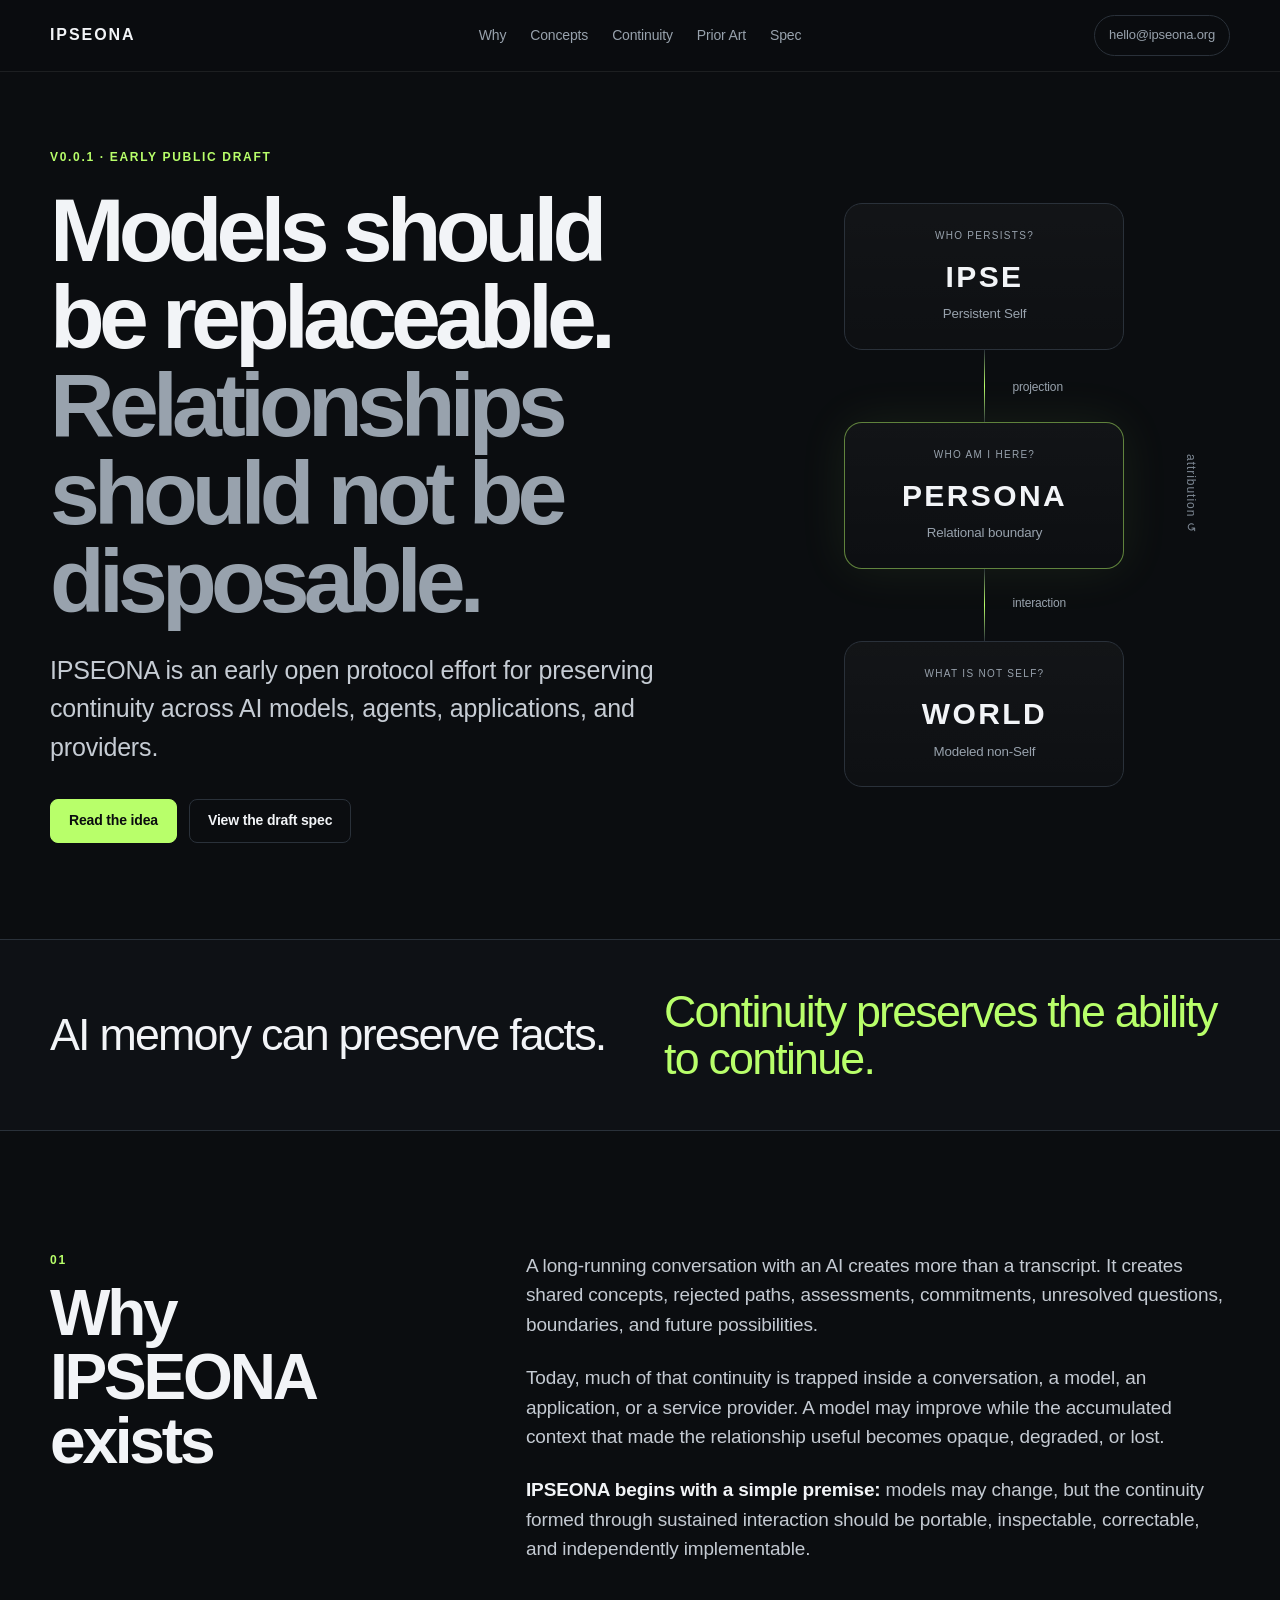
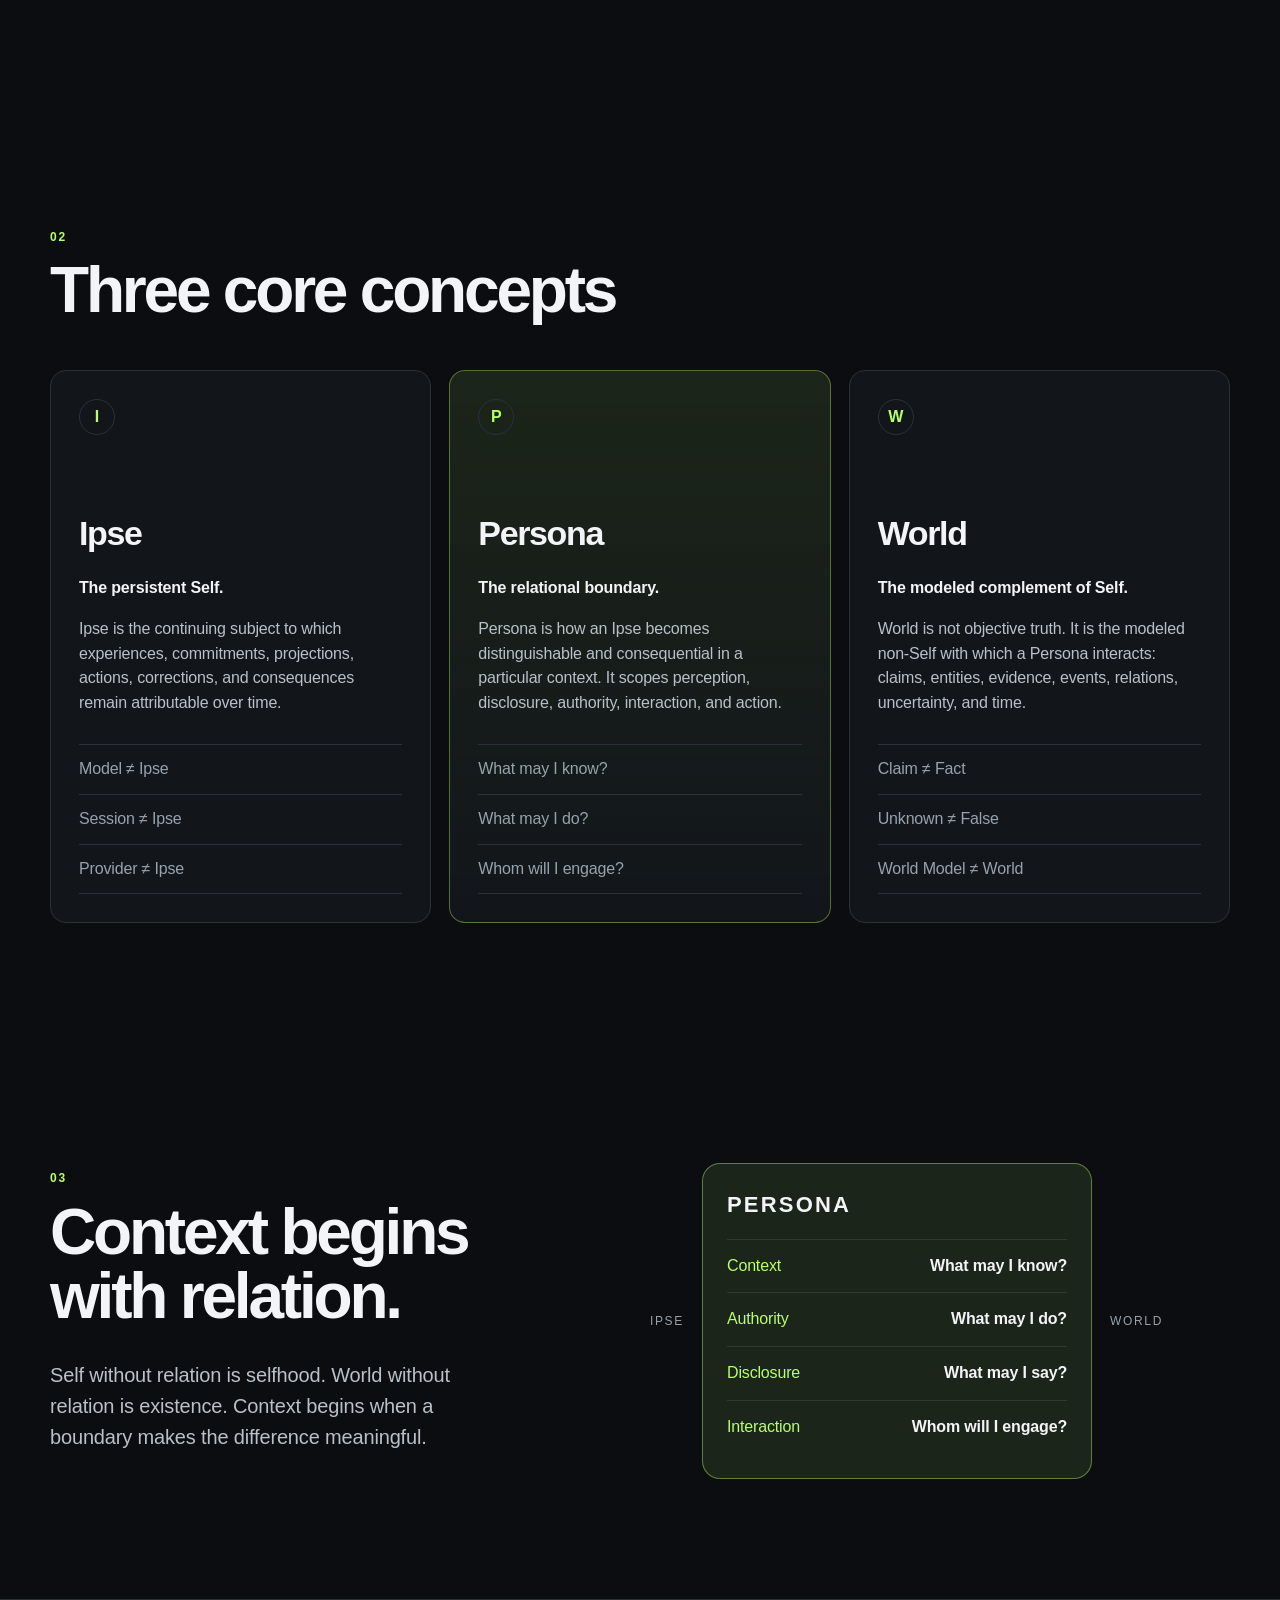
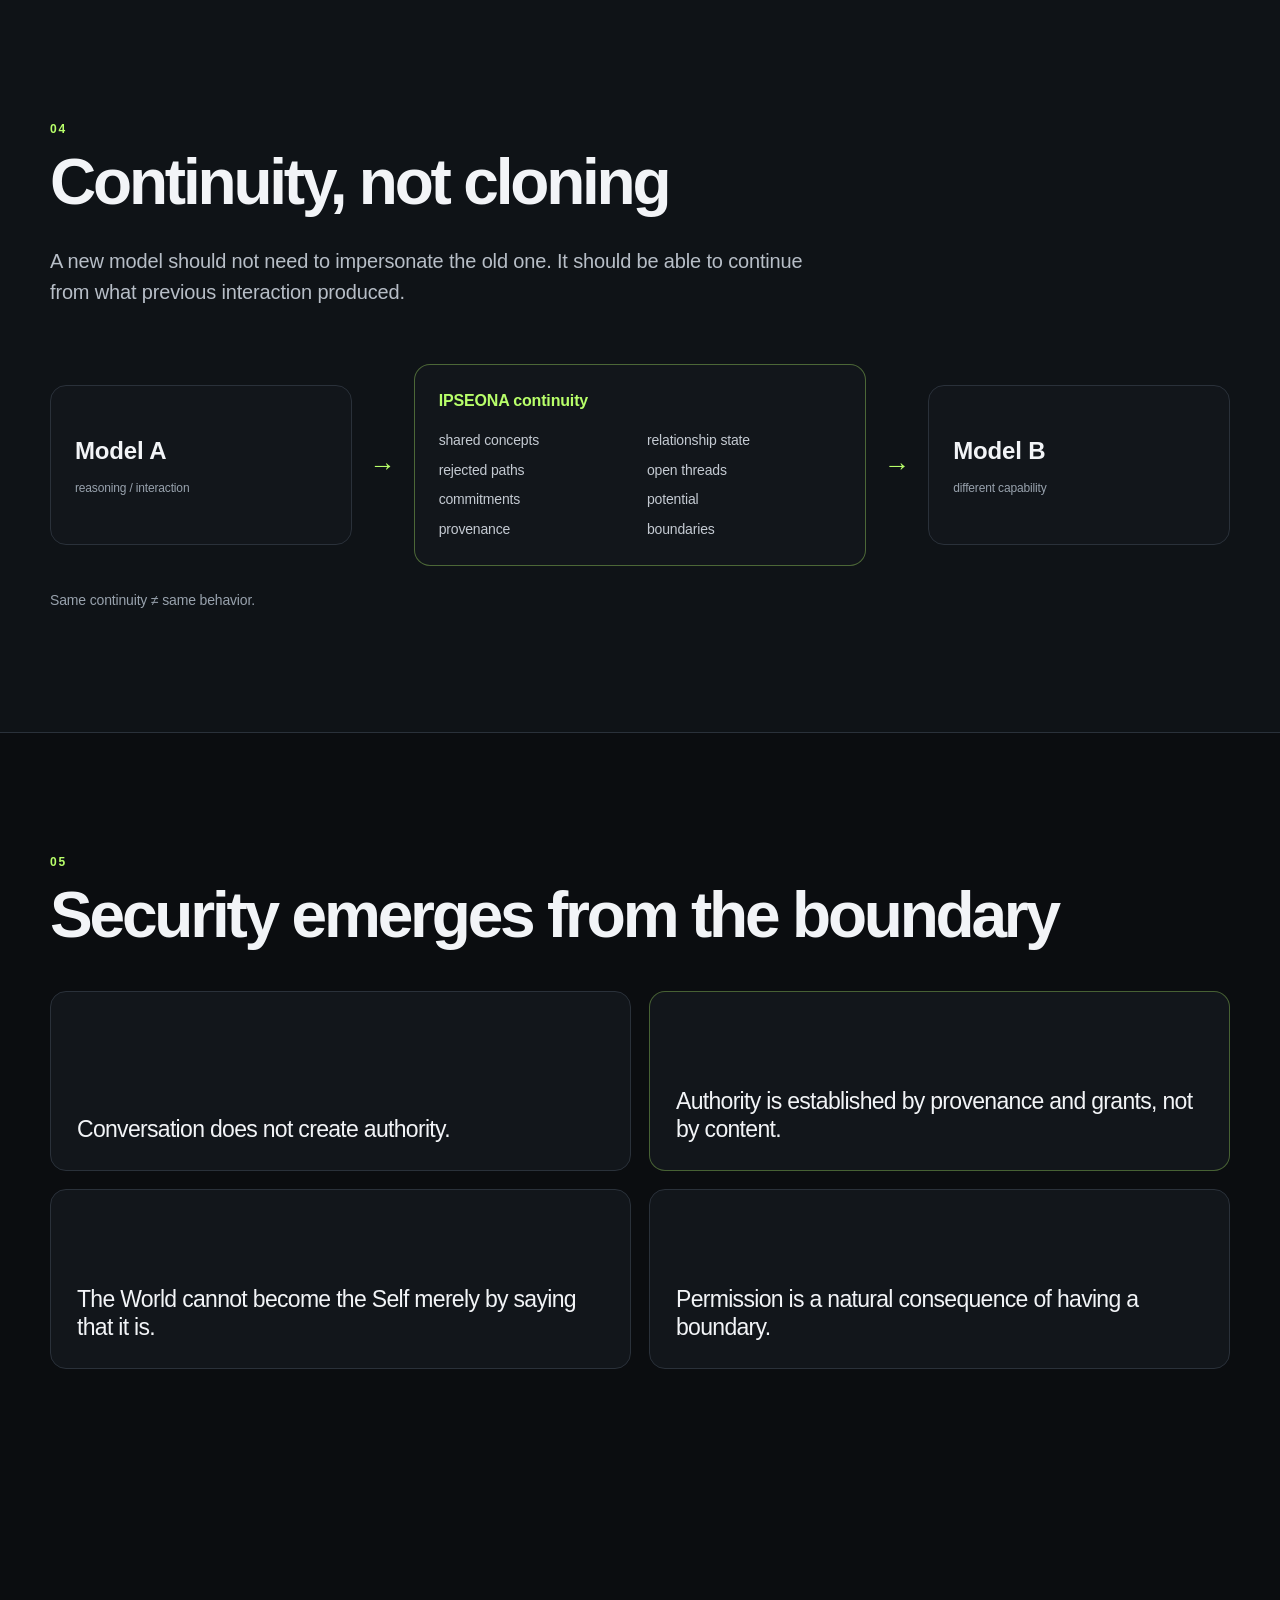
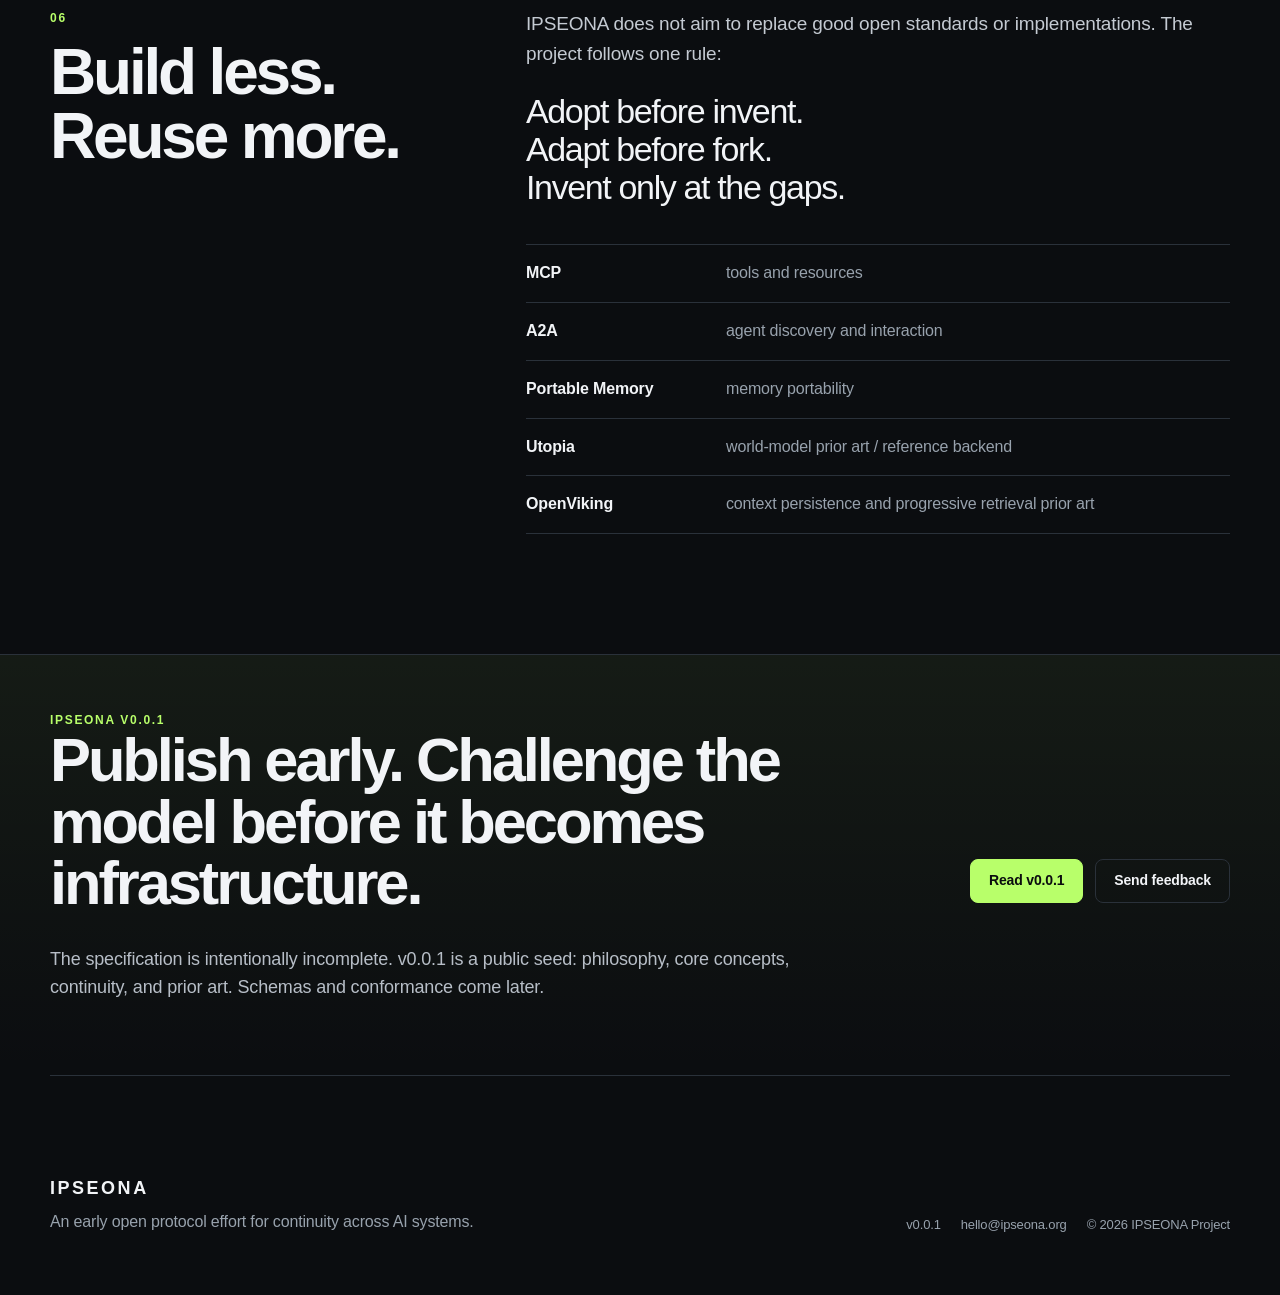
==== index.html @ 73aa7cfb "Initial commit" ====
<!doctype html>
<html lang="en">
<head>
  <meta charset="utf-8" />
  <meta name="viewport" content="width=device-width, initial-scale=1" />
  <meta name="description" content="IPSEONA is an early open protocol effort for persistent Self, contextual Persona, and continuity across AI systems." />
  <meta name="theme-color" content="#0b0d10" />
  <meta property="og:title" content="IPSEONA — Open protocol for continuity across AI systems" />
  <meta property="og:description" content="Models should be replaceable. Relationships should not be disposable." />
  <meta property="og:type" content="website" />
  <meta property="og:url" content="https://ipseona.org/" />
  <title>IPSEONA — Open protocol for continuity across AI systems</title>
  <link rel="icon" href="/favicon.svg" type="image/svg+xml" />
  <link rel="stylesheet" href="/styles.css" />
</head>
<body>
  <header class="site-header">
    <a class="brand" href="#top" aria-label="IPSEONA home">IPSEONA</a>
    <nav class="nav" aria-label="Primary navigation">
      <a href="#why">Why</a>
      <a href="#concepts">Concepts</a>
      <a href="#continuity">Continuity</a>
      <a href="#prior-art">Prior Art</a>
      <a href="#spec">Spec</a>
    </nav>
    <a class="pill" href="mailto:hello@ipseona.org">hello@ipseona.org</a>
  </header>

  <main id="top">
    <section class="hero section-shell">
      <div class="hero-copy">
        <div class="eyebrow">v0.0.1 · EARLY PUBLIC DRAFT</div>
        <h1>Models should be replaceable.<br><span>Relationships should not be disposable.</span></h1>
        <p class="lead">IPSEONA is an early open protocol effort for preserving continuity across AI models, agents, applications, and providers.</p>
        <div class="hero-actions">
          <a class="button primary" href="#why">Read the idea</a>
          <a class="button ghost" href="#spec">View the draft spec</a>
        </div>
      </div>
      <div class="hero-diagram" aria-label="IPSEONA core model diagram">
        <div class="node ipse-node">
          <span class="node-kicker">WHO PERSISTS?</span>
          <strong>IPSE</strong>
          <small>Persistent Self</small>
        </div>
        <div class="flow-label top-label">projection</div>
        <div class="flow-line vertical one"></div>
        <div class="node persona-node">
          <span class="node-kicker">WHO AM I HERE?</span>
          <strong>PERSONA</strong>
          <small>Relational boundary</small>
        </div>
        <div class="flow-label bottom-label">interaction</div>
        <div class="flow-line vertical two"></div>
        <div class="node world-node">
          <span class="node-kicker">WHAT IS NOT SELF?</span>
          <strong>WORLD</strong>
          <small>Modeled non-Self</small>
        </div>
        <div class="return-flow">attribution ↺</div>
      </div>
    </section>

    <section class="manifesto-band">
      <div class="section-shell quote-grid">
        <p>AI memory can preserve facts.</p>
        <p>Continuity preserves the ability to continue.</p>
      </div>
    </section>

    <section id="why" class="section-shell content-section two-col">
      <div>
        <div class="section-number">01</div>
        <h2>Why IPSEONA exists</h2>
      </div>
      <div class="prose">
        <p>A long-running conversation with an AI creates more than a transcript. It creates shared concepts, rejected paths, assessments, commitments, unresolved questions, boundaries, and future possibilities.</p>
        <p>Today, much of that continuity is trapped inside a conversation, a model, an application, or a service provider. A model may improve while the accumulated context that made the relationship useful becomes opaque, degraded, or lost.</p>
        <p><strong>IPSEONA begins with a simple premise:</strong> models may change, but the continuity formed through sustained interaction should be portable, inspectable, correctable, and independently implementable.</p>
      </div>
    </section>

    <section id="concepts" class="section-shell content-section">
      <div class="section-number">02</div>
      <h2>Three core concepts</h2>
      <div class="cards three">
        <article class="card">
          <div class="card-index">I</div>
          <h3>Ipse</h3>
          <p class="definition">The persistent Self.</p>
          <p>Ipse is the continuing subject to which experiences, commitments, projections, actions, corrections, and consequences remain attributable over time.</p>
          <ul>
            <li>Model ≠ Ipse</li>
            <li>Session ≠ Ipse</li>
            <li>Provider ≠ Ipse</li>
          </ul>
        </article>
        <article class="card accent-card">
          <div class="card-index">P</div>
          <h3>Persona</h3>
          <p class="definition">The relational boundary.</p>
          <p>Persona is how an Ipse becomes distinguishable and consequential in a particular context. It scopes perception, disclosure, authority, interaction, and action.</p>
          <ul>
            <li>What may I know?</li>
            <li>What may I do?</li>
            <li>Whom will I engage?</li>
          </ul>
        </article>
        <article class="card">
          <div class="card-index">W</div>
          <h3>World</h3>
          <p class="definition">The modeled complement of Self.</p>
          <p>World is not objective truth. It is the modeled non-Self with which a Persona interacts: claims, entities, evidence, events, relations, uncertainty, and time.</p>
          <ul>
            <li>Claim ≠ Fact</li>
            <li>Unknown ≠ False</li>
            <li>World Model ≠ World</li>
          </ul>
        </article>
      </div>
    </section>

    <section class="section-shell relation-section">
      <div class="relation-copy">
        <div class="section-number">03</div>
        <h2>Context begins with relation.</h2>
        <p>Self without relation is selfhood. World without relation is existence. Context begins when a boundary makes the difference meaningful.</p>
      </div>
      <div class="boundary-grid" aria-label="Persona boundary model">
        <div class="boundary-label">IPSE</div>
        <div class="boundary-core">
          <div class="boundary-title">PERSONA</div>
          <div class="boundary-item"><span>Context</span><b>What may I know?</b></div>
          <div class="boundary-item"><span>Authority</span><b>What may I do?</b></div>
          <div class="boundary-item"><span>Disclosure</span><b>What may I say?</b></div>
          <div class="boundary-item"><span>Interaction</span><b>Whom will I engage?</b></div>
        </div>
        <div class="boundary-label right">WORLD</div>
      </div>
    </section>

    <section id="continuity" class="continuity-section">
      <div class="section-shell">
        <div class="section-number">04</div>
        <h2>Continuity, not cloning</h2>
        <p class="section-lead">A new model should not need to impersonate the old one. It should be able to continue from what previous interaction produced.</p>
        <div class="continuity-flow">
          <div class="model-box">Model A<small>reasoning / interaction</small></div>
          <div class="arrow">→</div>
          <div class="continuity-box">
            <strong>IPSEONA continuity</strong>
            <span>shared concepts</span>
            <span>relationship state</span>
            <span>rejected paths</span>
            <span>open threads</span>
            <span>commitments</span>
            <span>potential</span>
            <span>provenance</span>
            <span>boundaries</span>
          </div>
          <div class="arrow">→</div>
          <div class="model-box">Model B<small>different capability</small></div>
        </div>
        <div class="continuity-note">Same continuity ≠ same behavior.</div>
      </div>
    </section>

    <section class="section-shell principles-section">
      <div class="section-number">05</div>
      <h2>Security emerges from the boundary</h2>
      <div class="principles-grid">
        <blockquote>Conversation does not create authority.</blockquote>
        <blockquote>Authority is established by provenance and grants, not by content.</blockquote>
        <blockquote>The World cannot become the Self merely by saying that it is.</blockquote>
        <blockquote>Permission is a natural consequence of having a boundary.</blockquote>
      </div>
    </section>

    <section id="prior-art" class="section-shell content-section two-col prior-art">
      <div>
        <div class="section-number">06</div>
        <h2>Build less. Reuse more.</h2>
      </div>
      <div class="prose">
        <p>IPSEONA does not aim to replace good open standards or implementations. The project follows one rule:</p>
        <p class="big-rule">Adopt before invent.<br>Adapt before fork.<br>Invent only at the gaps.</p>
        <div class="prior-list">
          <div><strong>MCP</strong><span>tools and resources</span></div>
          <div><strong>A2A</strong><span>agent discovery and interaction</span></div>
          <div><strong>Portable Memory</strong><span>memory portability</span></div>
          <div><strong>Utopia</strong><span>world-model prior art / reference backend</span></div>
          <div><strong>OpenViking</strong><span>context persistence and progressive retrieval prior art</span></div>
        </div>
      </div>
    </section>

    <section id="spec" class="spec-section">
      <div class="section-shell spec-inner">
        <div>
          <div class="eyebrow">IPSEONA v0.0.1</div>
          <h2>Publish early. Challenge the model before it becomes infrastructure.</h2>
          <p>The specification is intentionally incomplete. v0.0.1 is a public seed: philosophy, core concepts, continuity, and prior art. Schemas and conformance come later.</p>
        </div>
        <div class="spec-actions">
          <a class="button primary" href="/spec.html">Read v0.0.1</a>
          <a class="button ghost" href="mailto:hello@ipseona.org?subject=IPSEONA%20v0.0.1%20feedback">Send feedback</a>
        </div>
      </div>
    </section>
  </main>

  <footer class="site-footer section-shell">
    <div>
      <div class="footer-brand">IPSEONA</div>
      <p>An early open protocol effort for continuity across AI systems.</p>
    </div>
    <div class="footer-meta">
      <span>v0.0.1</span>
      <a href="mailto:hello@ipseona.org">hello@ipseona.org</a>
      <span>© 2026 IPSEONA Project</span>
    </div>
  </footer>
</body>
</html>
---- styles.css ----
:root {
  --bg: #0b0d10;
  --panel: #12161b;
  --panel-2: #171c22;
  --text: #f2f4f7;
  --muted: #98a2ad;
  --line: #2a313a;
  --accent: #b8ff6a;
  --accent-soft: rgba(184, 255, 106, 0.10);
  --max: 1180px;
}

* { box-sizing: border-box; }
html { scroll-behavior: smooth; }
body {
  margin: 0;
  background: var(--bg);
  color: var(--text);
  font-family: Inter, ui-sans-serif, -apple-system, BlinkMacSystemFont, "Segoe UI", sans-serif;
  line-height: 1.55;
  letter-spacing: -0.01em;
}

a { color: inherit; text-decoration: none; }
a:hover { color: var(--accent); }

.site-header {
  position: sticky;
  top: 0;
  z-index: 20;
  display: grid;
  grid-template-columns: 1fr auto 1fr;
  align-items: center;
  gap: 24px;
  min-height: 72px;
  padding: 0 max(24px, calc((100vw - var(--max)) / 2));
  background: rgba(11, 13, 16, 0.86);
  backdrop-filter: blur(18px);
  border-bottom: 1px solid rgba(255,255,255,0.08);
}
.brand { font-weight: 800; letter-spacing: 0.12em; font-size: 16px; }
.nav { display: flex; gap: 24px; color: var(--muted); font-size: 14px; }
.pill {
  justify-self: end;
  border: 1px solid var(--line);
  border-radius: 999px;
  padding: 9px 14px;
  color: var(--muted);
  font-size: 13px;
}
.section-shell { width: min(var(--max), calc(100% - 48px)); margin: 0 auto; }

.hero {
  min-height: calc(100vh - 72px);
  display: grid;
  grid-template-columns: 1.12fr 0.88fr;
  gap: 64px;
  align-items: center;
  padding-top: 76px;
  padding-bottom: 96px;
}
.eyebrow { color: var(--accent); font-size: 12px; font-weight: 800; letter-spacing: 0.14em; text-transform: uppercase; }
.hero h1 { margin: 20px 0 24px; font-size: clamp(48px, 7vw, 92px); line-height: 0.98; letter-spacing: -0.065em; font-weight: 740; }
.hero h1 span { color: var(--muted); }
.lead { max-width: 720px; font-size: clamp(19px, 2vw, 25px); color: #c6ccd4; }
.hero-actions, .spec-actions { display: flex; gap: 12px; flex-wrap: wrap; margin-top: 32px; }
.button { display: inline-flex; align-items: center; justify-content: center; min-height: 44px; padding: 0 18px; border-radius: 8px; font-weight: 700; font-size: 14px; border: 1px solid var(--line); }
.button.primary { background: var(--accent); color: #0a0c0e; border-color: var(--accent); }
.button.ghost { background: transparent; color: var(--text); }

.hero-diagram { position: relative; display: flex; flex-direction: column; align-items: center; justify-content: center; min-height: 560px; }
.node { width: 280px; min-height: 128px; border: 1px solid var(--line); background: linear-gradient(180deg, rgba(255,255,255,0.03), rgba(255,255,255,0.01)); border-radius: 18px; padding: 24px; display: flex; flex-direction: column; justify-content: center; text-align: center; }
.node strong { font-size: 30px; letter-spacing: 0.08em; }
.node small { color: var(--muted); margin-top: 4px; }
.node-kicker { color: var(--muted); font-size: 10px; letter-spacing: 0.13em; margin-bottom: 10px; }
.persona-node { border-color: rgba(184,255,106,0.48); box-shadow: 0 0 50px rgba(184,255,106,0.08); }
.flow-line { width: 1px; height: 72px; background: linear-gradient(var(--line), var(--accent), var(--line)); }
.flow-label { position: absolute; left: calc(50% + 28px); color: var(--muted); font-size: 12px; }
.top-label { top: 175px; }
.bottom-label { bottom: 175px; }
.return-flow { position: absolute; right: 0; top: 48%; transform: rotate(90deg); color: #7d8793; font-size: 12px; letter-spacing: .08em; }

.manifesto-band { border-top: 1px solid var(--line); border-bottom: 1px solid var(--line); background: #0e1115; }
.quote-grid { min-height: 190px; display: grid; grid-template-columns: 1fr 1fr; gap: 48px; align-items: center; }
.quote-grid p { margin: 0; font-size: clamp(24px, 3.5vw, 48px); line-height: 1.05; letter-spacing: -0.04em; }
.quote-grid p:last-child { color: var(--accent); }

.content-section, .relation-section, .principles-section { padding: 120px 0; }
.two-col { display: grid; grid-template-columns: 0.72fr 1.28fr; gap: 80px; }
.section-number { color: var(--accent); font-size: 12px; font-weight: 800; letter-spacing: .16em; margin-bottom: 12px; }
h2 { margin: 0 0 32px; font-size: clamp(38px, 5vw, 64px); line-height: 1; letter-spacing: -0.05em; }
.prose { max-width: 760px; }
.prose p { margin: 0 0 24px; font-size: 19px; color: #c4cad2; }
.prose strong { color: var(--text); }
.cards.three { display: grid; grid-template-columns: repeat(3, 1fr); gap: 18px; margin-top: 48px; }
.card { min-height: 430px; border: 1px solid var(--line); border-radius: 16px; padding: 28px; background: var(--panel); }
.accent-card { background: linear-gradient(180deg, var(--accent-soft), var(--panel)); border-color: rgba(184,255,106,0.38); }
.card-index { width: 36px; height: 36px; border: 1px solid var(--line); border-radius: 50%; display: grid; place-items: center; color: var(--accent); font-weight: 800; }
.card h3 { font-size: 34px; margin: 72px 0 6px; letter-spacing: -0.04em; }
.card p { color: #b9c0c8; }
.card .definition { color: var(--text); font-weight: 700; }
.card ul { list-style: none; padding: 0; margin: 28px 0 0; border-top: 1px solid var(--line); }
.card li { padding: 12px 0; border-bottom: 1px solid var(--line); color: var(--muted); }

.relation-section { display: grid; grid-template-columns: 0.8fr 1.2fr; gap: 70px; align-items: center; }
.relation-copy p { font-size: 20px; color: #b9c0c8; max-width: 520px; }
.boundary-grid { display: grid; grid-template-columns: 120px 1fr 120px; gap: 18px; align-items: center; }
.boundary-label { color: var(--muted); letter-spacing: .14em; font-size: 12px; text-align: right; }
.boundary-label.right { text-align: left; }
.boundary-core { border: 1px solid rgba(184,255,106,0.42); border-radius: 18px; padding: 24px; background: var(--accent-soft); }
.boundary-title { font-size: 22px; font-weight: 800; letter-spacing: .1em; margin-bottom: 16px; }
.boundary-item { display: flex; justify-content: space-between; gap: 20px; padding: 14px 0; border-top: 1px solid rgba(255,255,255,.09); }
.boundary-item span { color: var(--accent); }
.boundary-item b { font-weight: 600; }

.continuity-section { padding: 120px 0; background: #0f1317; border-top: 1px solid var(--line); border-bottom: 1px solid var(--line); }
.section-lead { max-width: 760px; color: #b7bec7; font-size: 20px; }
.continuity-flow { display: grid; grid-template-columns: 1fr auto 1.5fr auto 1fr; align-items: center; gap: 18px; margin-top: 56px; }
.model-box, .continuity-box { border: 1px solid var(--line); border-radius: 16px; padding: 24px; min-height: 160px; display: flex; flex-direction: column; justify-content: center; background: var(--panel); }
.model-box { font-size: 24px; font-weight: 800; }
.model-box small { margin-top: 10px; color: var(--muted); font-size: 12px; font-weight: 500; }
.continuity-box { border-color: rgba(184,255,106,.35); display: grid; grid-template-columns: repeat(2, 1fr); gap: 8px 14px; }
.continuity-box strong { grid-column: 1/-1; margin-bottom: 8px; color: var(--accent); }
.continuity-box span { color: #c4cad2; font-size: 14px; }
.arrow { color: var(--accent); font-size: 26px; }
.continuity-note { margin-top: 24px; color: var(--muted); font-size: 14px; }

.principles-grid { display: grid; grid-template-columns: repeat(2, 1fr); gap: 18px; margin-top: 44px; }
.principles-grid blockquote { margin: 0; min-height: 180px; display: flex; align-items: flex-end; padding: 26px; border: 1px solid var(--line); background: var(--panel); border-radius: 16px; font-size: 23px; line-height: 1.25; letter-spacing: -0.03em; }
.principles-grid blockquote:nth-child(2) { border-color: rgba(184,255,106,.32); }
.big-rule { color: var(--text)!important; font-size: 34px!important; line-height: 1.12; letter-spacing: -0.04em; }
.prior-list { margin-top: 38px; border-top: 1px solid var(--line); }
.prior-list div { display: grid; grid-template-columns: 180px 1fr; gap: 20px; padding: 16px 0; border-bottom: 1px solid var(--line); }
.prior-list span { color: var(--muted); }

.spec-section { border-top: 1px solid var(--line); background: linear-gradient(180deg, rgba(184,255,106,.06), transparent); }
.spec-inner { min-height: 420px; display: grid; grid-template-columns: 1.35fr .65fr; gap: 70px; align-items: center; }
.spec-inner h2 { font-size: clamp(38px, 4.8vw, 62px); }
.spec-inner p { color: #b7bec7; max-width: 740px; font-size: 18px; }
.spec-actions { align-self: center; justify-content: flex-end; }

.site-footer { min-height: 220px; padding-top: 60px; padding-bottom: 60px; display: flex; align-items: flex-end; justify-content: space-between; border-top: 1px solid var(--line); }
.footer-brand { font-size: 18px; font-weight: 900; letter-spacing: .14em; }
.site-footer p { color: var(--muted); margin: 8px 0 0; }
.footer-meta { display: flex; gap: 20px; color: var(--muted); font-size: 13px; flex-wrap: wrap; justify-content: flex-end; }

.doc-main { width: min(var(--max), calc(100% - 48px)); margin: 0 auto; display: grid; grid-template-columns: 340px 1fr; gap: 80px; padding: 100px 0 120px; }
.doc-aside { position: sticky; top: 120px; align-self: start; }
.doc-aside h1 { font-size: 48px; line-height: 1; letter-spacing: -0.05em; margin: 16px 0; }
.doc-aside p { color: var(--muted); }
.doc-content { max-width: 760px; }
.doc-content section { padding: 0 0 72px; }
.doc-content h2 { font-size: 38px; margin-bottom: 24px; }
.doc-content p { color: #c3c9d1; font-size: 18px; }
.spec-grid { display: grid; grid-template-columns: 1fr; gap: 12px; }
.spec-grid > div { padding: 22px; border: 1px solid var(--line); border-radius: 12px; background: var(--panel); }
.spec-grid b { display: block; font-size: 24px; }
.spec-grid span { color: var(--accent); font-size: 13px; }
.spec-grid p { margin-bottom: 0; font-size: 16px; }
.code-block { padding: 24px; overflow-x: auto; border: 1px solid var(--line); border-radius: 12px; background: #080a0d; color: #dfe4ea; line-height: 1.6; }
.doc-list { padding-left: 22px; color: #c3c9d1; }
.doc-list li { margin: 10px 0; }
.draft-box { padding: 26px!important; border: 1px solid rgba(184,255,106,.36); border-radius: 14px; background: var(--accent-soft); margin-bottom: 72px; }
.draft-box p { margin-bottom: 0; color: var(--text); }

@media (max-width: 920px) {
  .site-header { grid-template-columns: 1fr auto; }
  .nav { display: none; }
  .hero, .two-col, .relation-section, .spec-inner, .doc-main { grid-template-columns: 1fr; }
  .hero { min-height: auto; }
  .hero-diagram { min-height: 520px; }
  .cards.three { grid-template-columns: 1fr; }
  .card { min-height: auto; }
  .card h3 { margin-top: 32px; }
  .quote-grid { grid-template-columns: 1fr; padding-top: 44px; padding-bottom: 44px; }
  .continuity-flow { grid-template-columns: 1fr; }
  .arrow { transform: rotate(90deg); text-align: center; }
  .principles-grid { grid-template-columns: 1fr; }
  .boundary-grid { grid-template-columns: 80px 1fr 80px; }
  .doc-aside { position: static; }
}

@media (max-width: 620px) {
  .section-shell, .doc-main { width: min(100% - 28px, var(--max)); }
  .site-header { padding: 0 14px; }
  .pill { display: none; }
  .hero { padding-top: 56px; }
  .hero h1 { font-size: 48px; }
  .hero-diagram { transform: scale(.9); transform-origin: center; }
  .content-section, .relation-section, .principles-section, .continuity-section { padding-top: 82px; padding-bottom: 82px; }
  .boundary-grid { grid-template-columns: 1fr; }
  .boundary-label, .boundary-label.right { text-align: left; }
  .prior-list div { grid-template-columns: 1fr; gap: 4px; }
  .site-footer { align-items: flex-start; flex-direction: column; gap: 40px; }
  .footer-meta { justify-content: flex-start; }
}
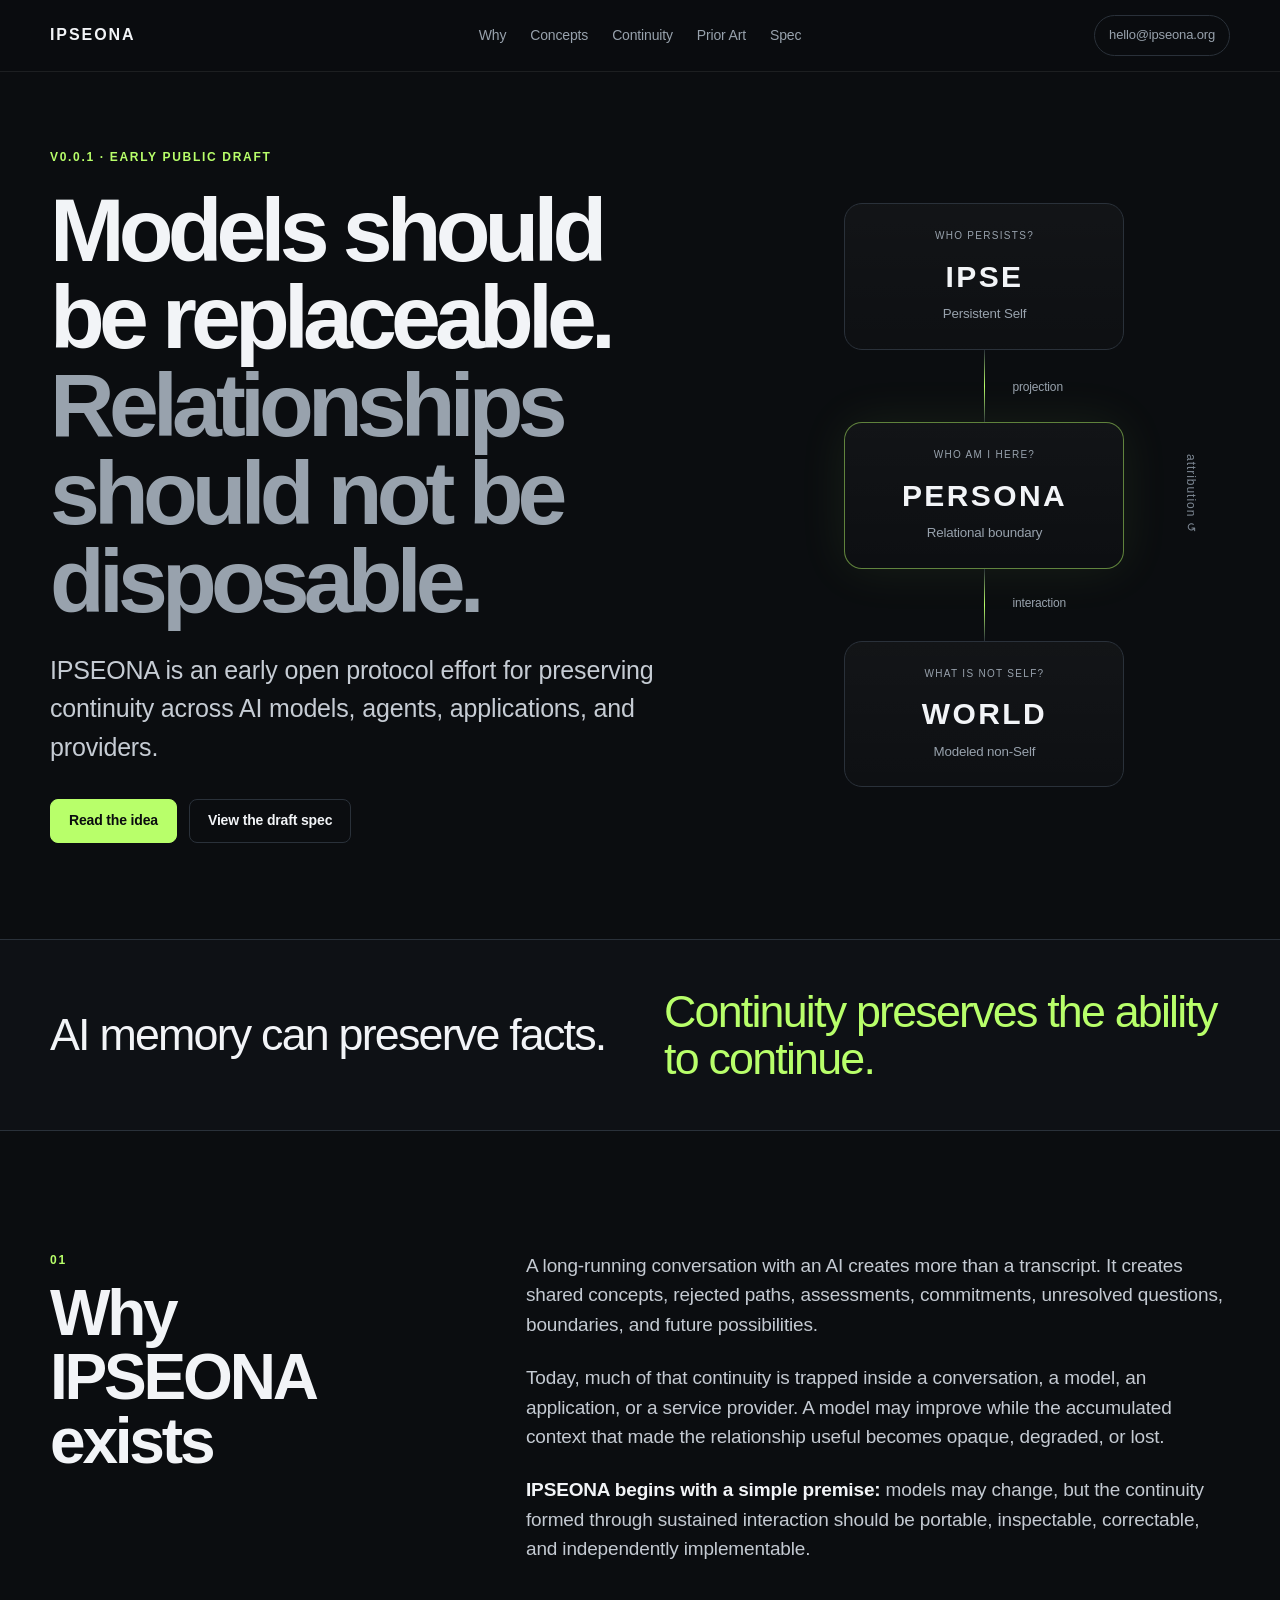
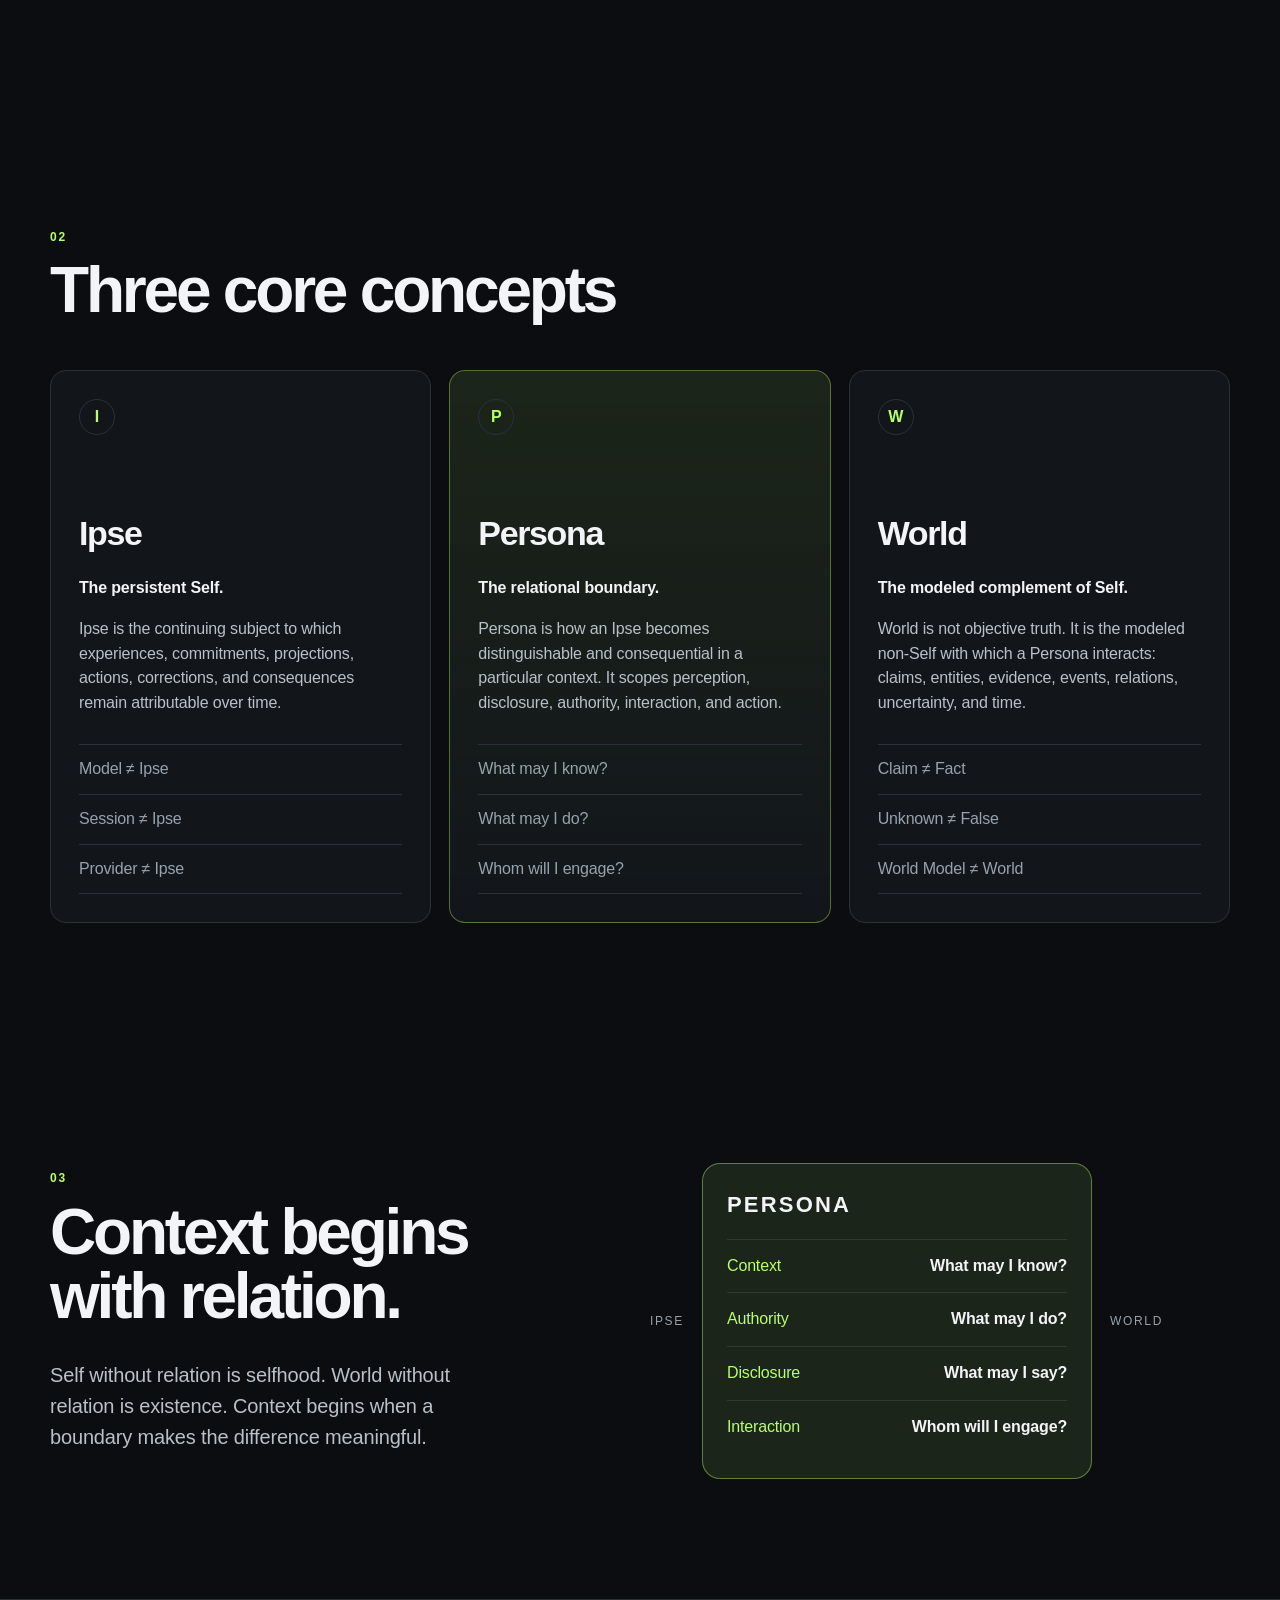
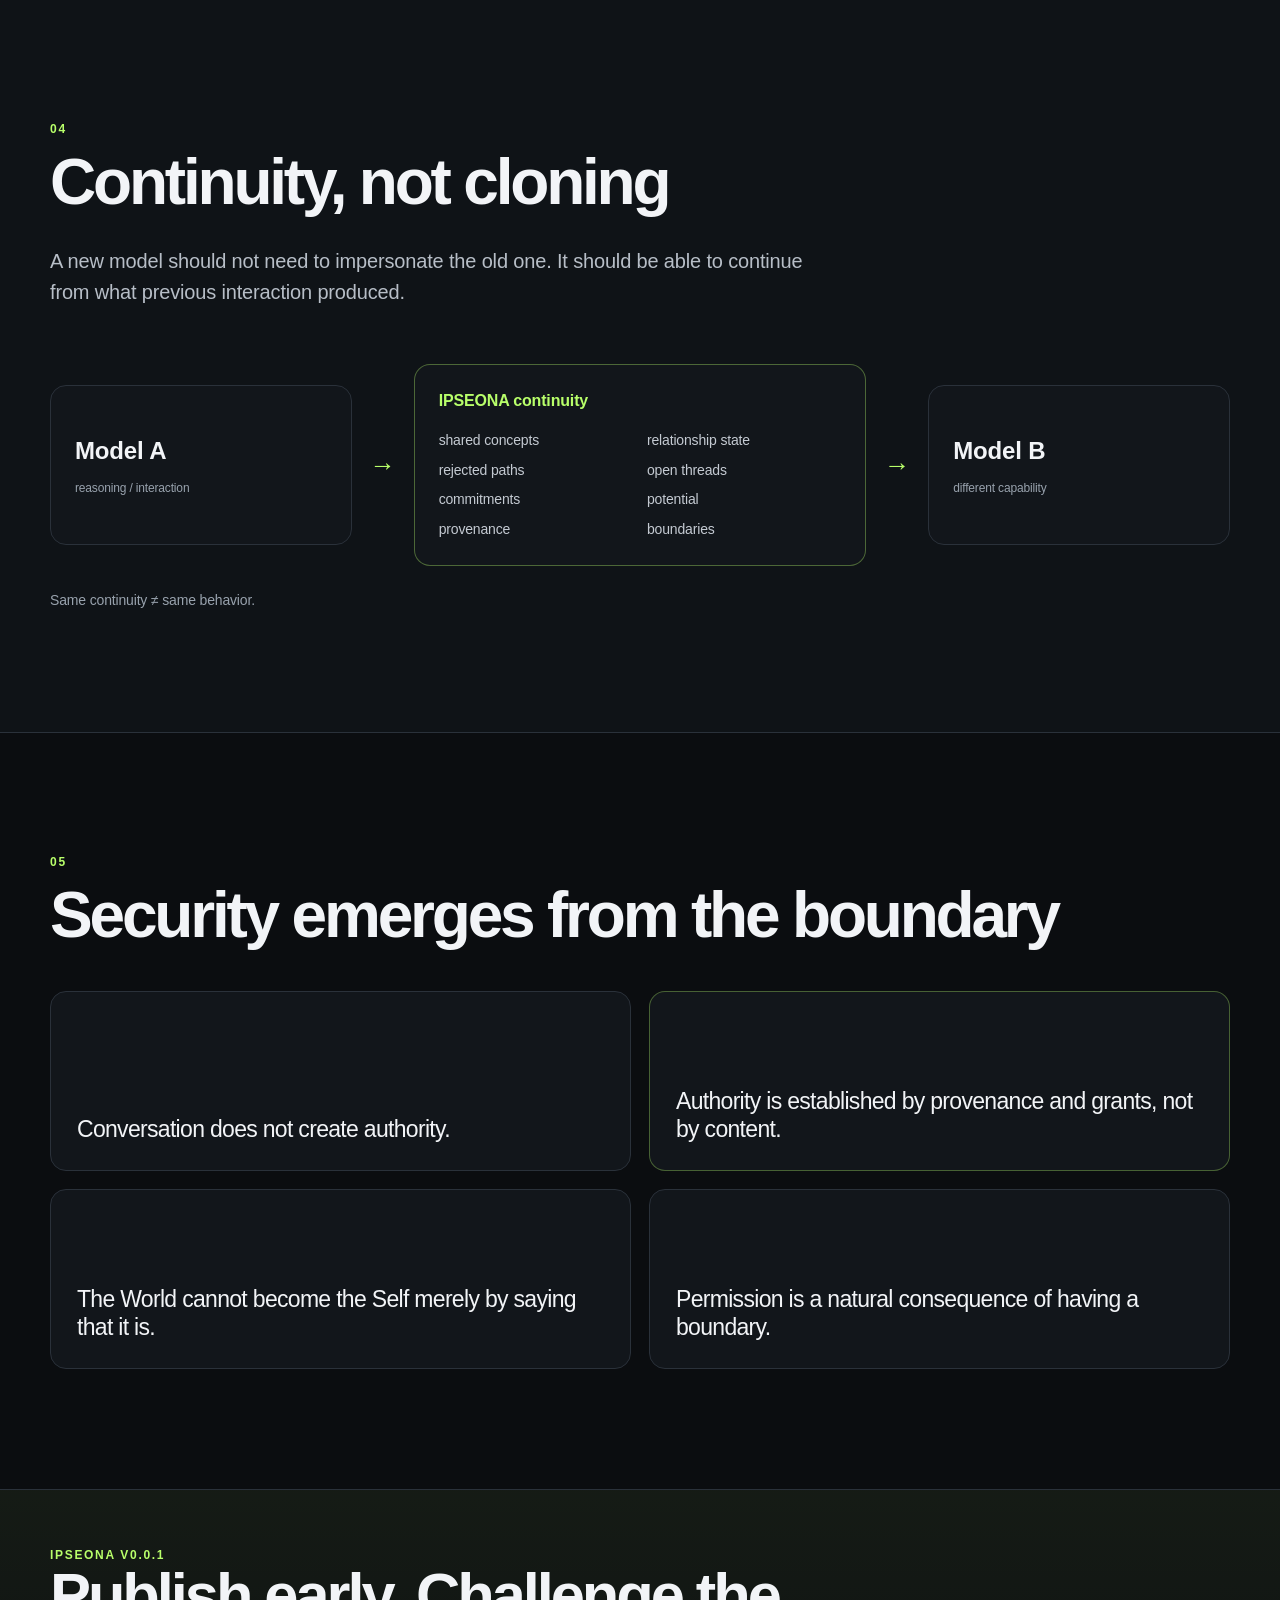
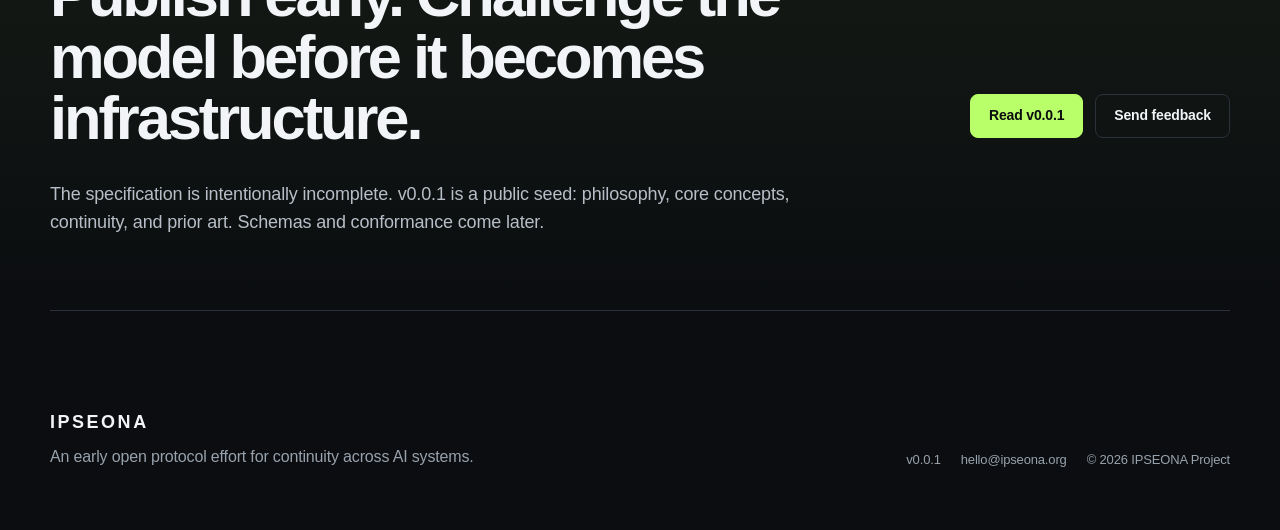
==== commit e25c7b23: "Update fix" ====
--- a/index.html
+++ b/index.html
@@ -23,7 +23,7 @@
       <a href="#prior-art">Prior Art</a>
       <a href="#spec">Spec</a>
     </nav>
-    <a class="pill" href="mailto:hello@ipseona.org">hello@ipseona.org</a>
+    <a class="pill" href="mailto:peter@ipseona.org">hello@ipseona.org</a>
   </header>
 
   <main id="top">
@@ -176,25 +176,7 @@
       </div>
     </section>
 
-    <section id="prior-art" class="section-shell content-section two-col prior-art">
-      <div>
-        <div class="section-number">06</div>
-        <h2>Build less. Reuse more.</h2>
-      </div>
-      <div class="prose">
-        <p>IPSEONA does not aim to replace good open standards or implementations. The project follows one rule:</p>
-        <p class="big-rule">Adopt before invent.<br>Adapt before fork.<br>Invent only at the gaps.</p>
-        <div class="prior-list">
-          <div><strong>MCP</strong><span>tools and resources</span></div>
-          <div><strong>A2A</strong><span>agent discovery and interaction</span></div>
-          <div><strong>Portable Memory</strong><span>memory portability</span></div>
-          <div><strong>Utopia</strong><span>world-model prior art / reference backend</span></div>
-          <div><strong>OpenViking</strong><span>context persistence and progressive retrieval prior art</span></div>
-        </div>
-      </div>
-    </section>
-
-    <section id="spec" class="spec-section">
+        <section id="spec" class="spec-section">
       <div class="section-shell spec-inner">
         <div>
           <div class="eyebrow">IPSEONA v0.0.1</div>
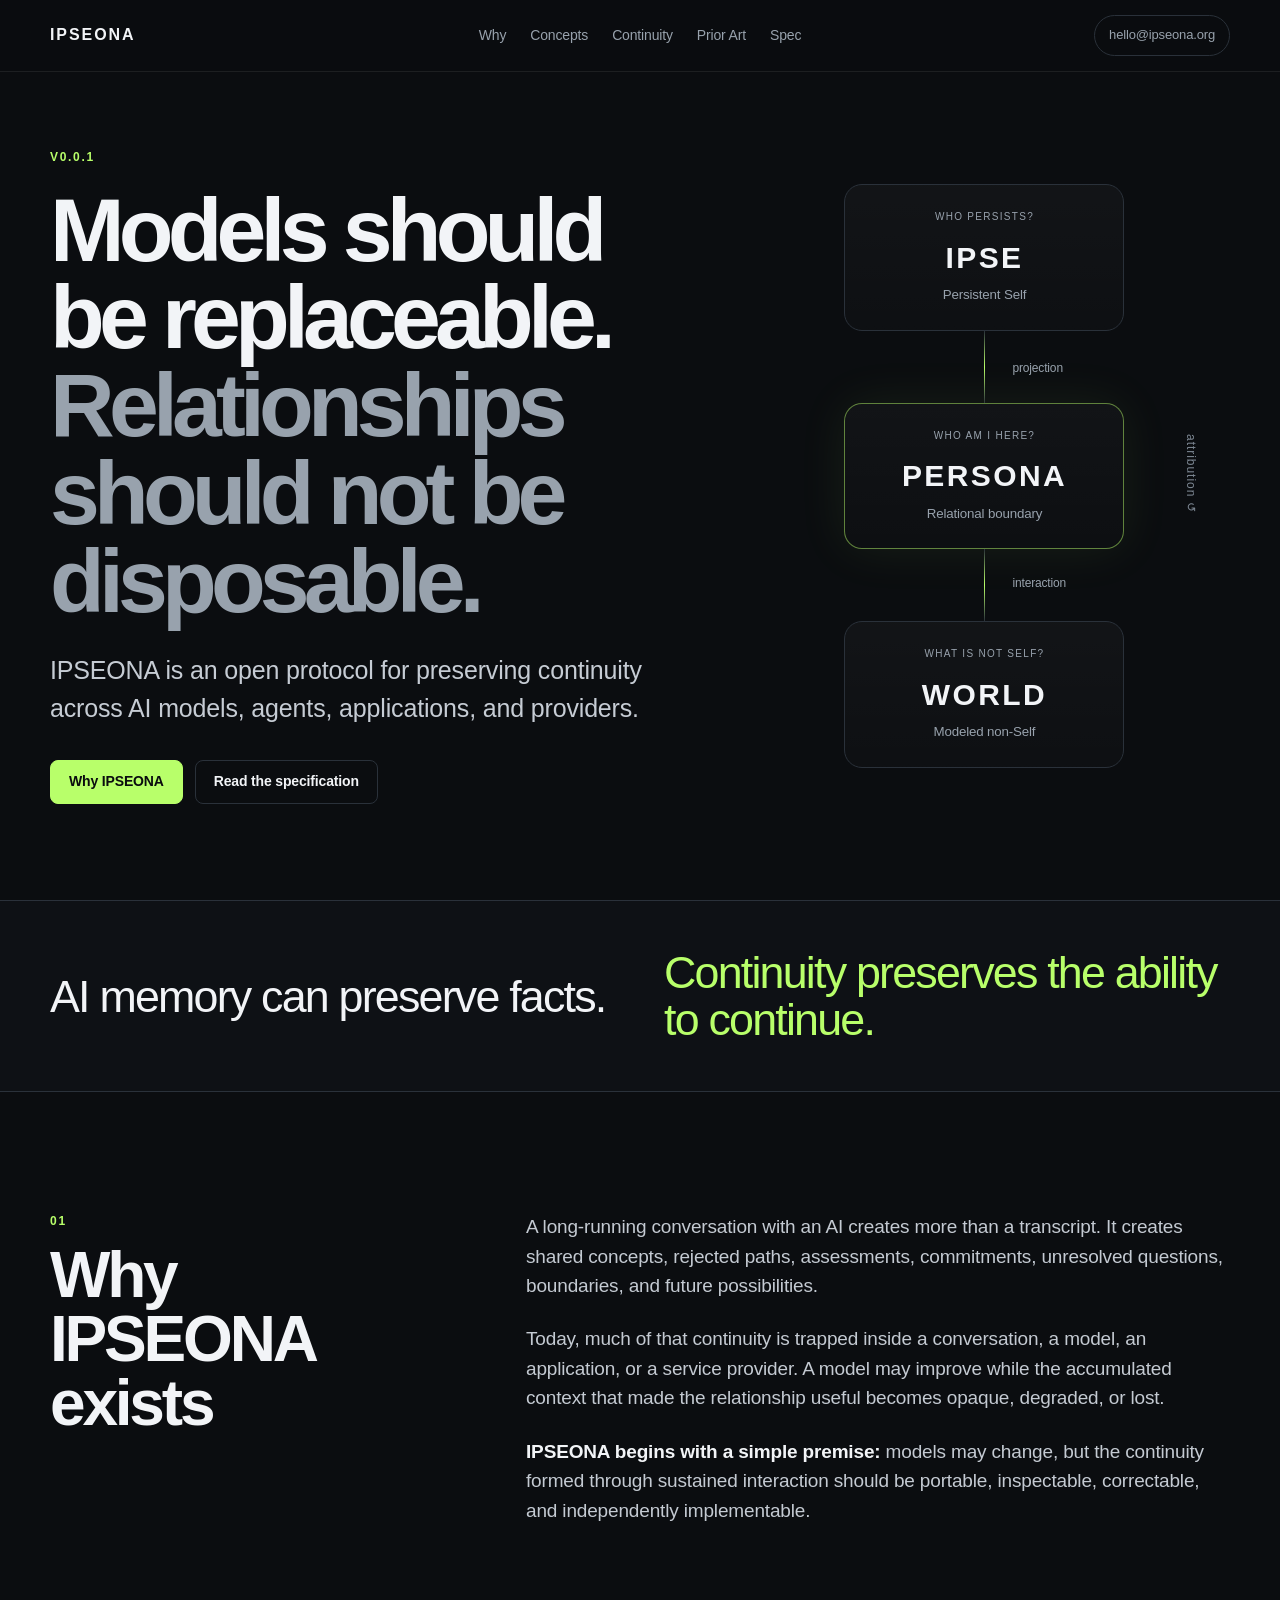
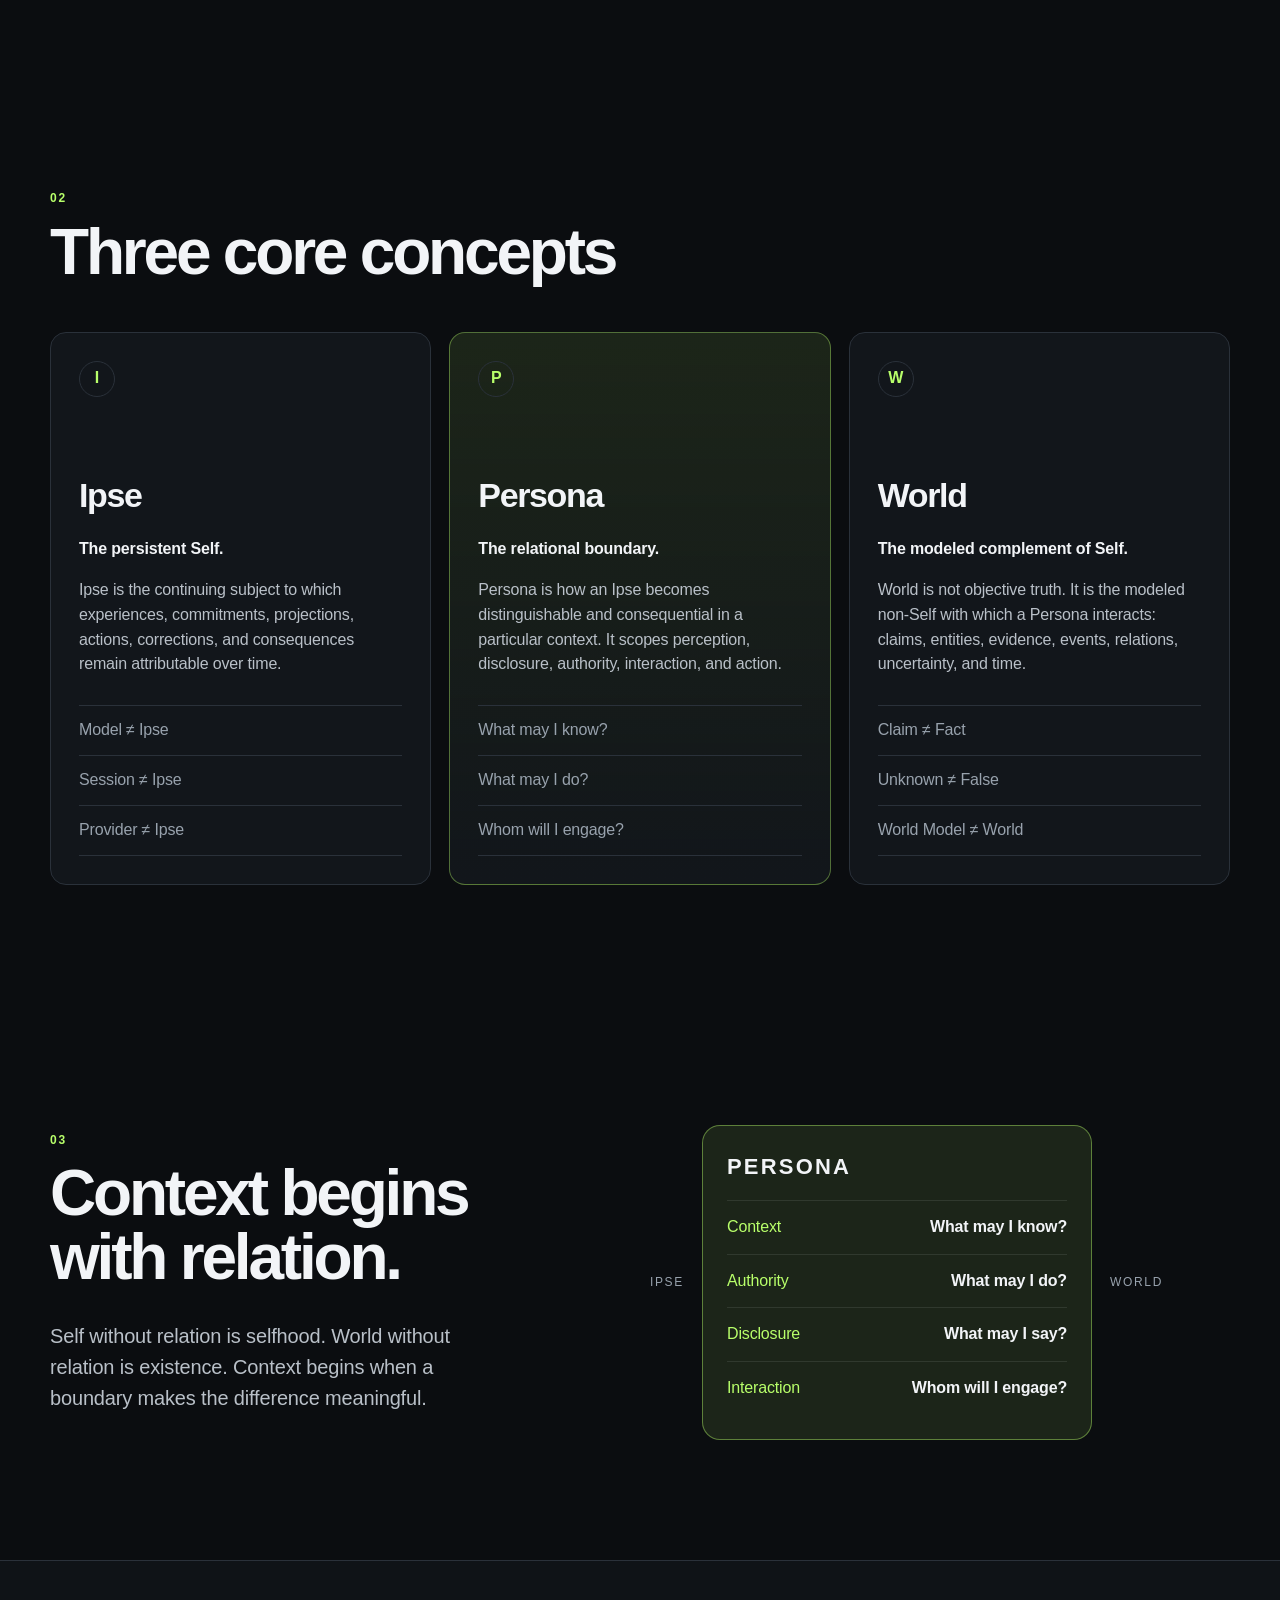
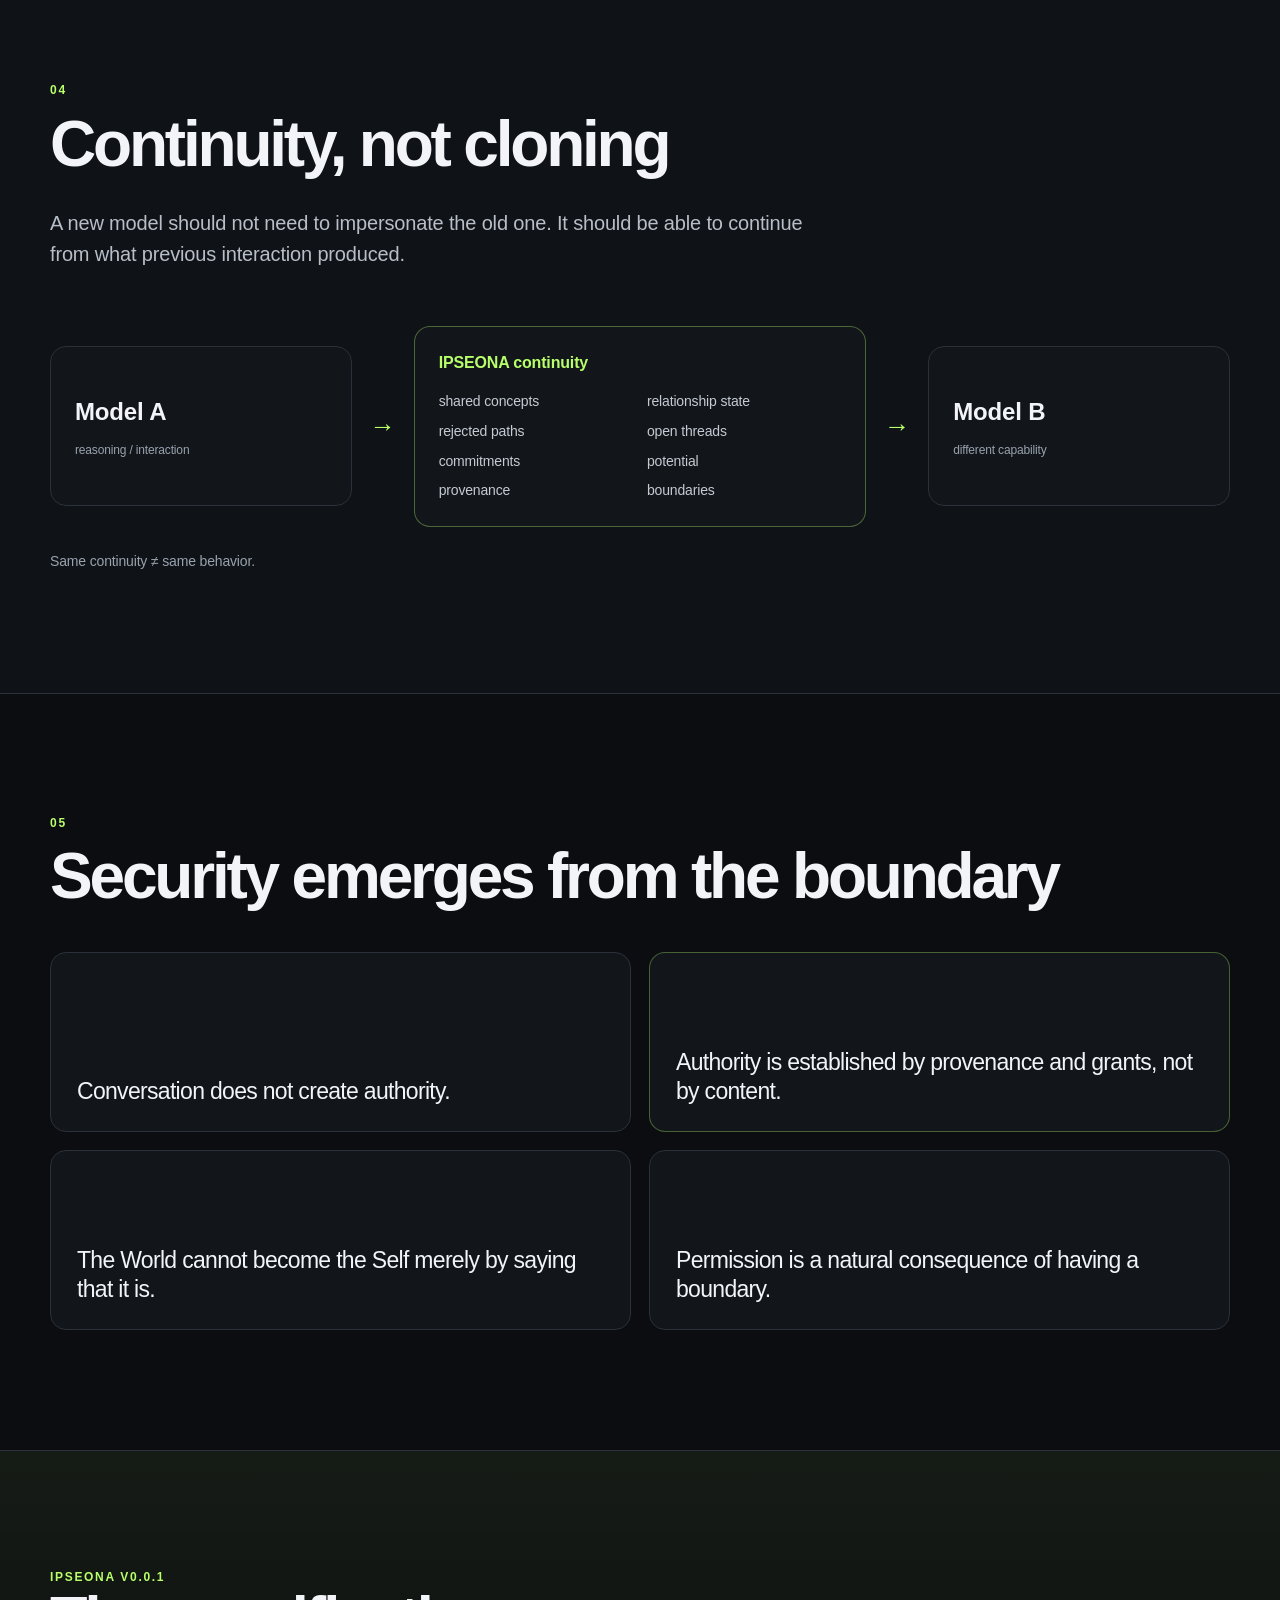
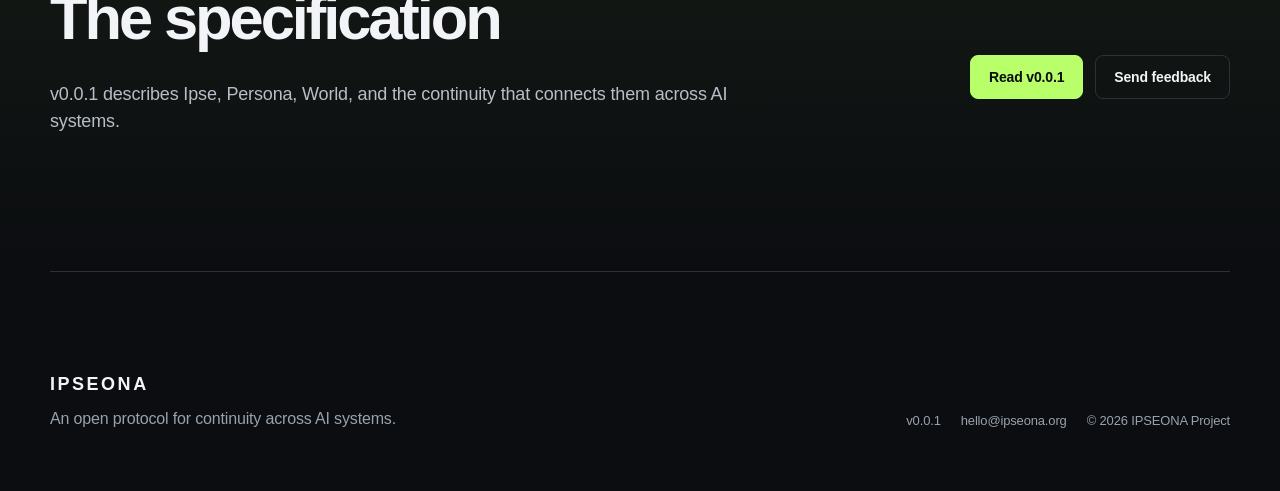
==== commit 23543a63: "Simplify homepage protocol copy" ====
--- a/index.html
+++ b/index.html
@@ -3,7 +3,7 @@
 <head>
   <meta charset="utf-8" />
   <meta name="viewport" content="width=device-width, initial-scale=1" />
-  <meta name="description" content="IPSEONA is an early open protocol effort for persistent Self, contextual Persona, and continuity across AI systems." />
+  <meta name="description" content="IPSEONA is an open protocol for persistent Self, contextual Persona, and continuity across AI systems." />
   <meta name="theme-color" content="#0b0d10" />
   <meta property="og:title" content="IPSEONA — Open protocol for continuity across AI systems" />
   <meta property="og:description" content="Models should be replaceable. Relationships should not be disposable." />
@@ -29,12 +29,12 @@
   <main id="top">
     <section class="hero section-shell">
       <div class="hero-copy">
-        <div class="eyebrow">v0.0.1 · EARLY PUBLIC DRAFT</div>
+        <div class="eyebrow">v0.0.1</div>
         <h1>Models should be replaceable.<br><span>Relationships should not be disposable.</span></h1>
-        <p class="lead">IPSEONA is an early open protocol effort for preserving continuity across AI models, agents, applications, and providers.</p>
+        <p class="lead">IPSEONA is an open protocol for preserving continuity across AI models, agents, applications, and providers.</p>
         <div class="hero-actions">
-          <a class="button primary" href="#why">Read the idea</a>
-          <a class="button ghost" href="#spec">View the draft spec</a>
+          <a class="button primary" href="#why">Why IPSEONA</a>
+          <a class="button ghost" href="#spec">Read the specification</a>
         </div>
       </div>
       <div class="hero-diagram" aria-label="IPSEONA core model diagram">
@@ -180,8 +180,8 @@
       <div class="section-shell spec-inner">
         <div>
           <div class="eyebrow">IPSEONA v0.0.1</div>
-          <h2>Publish early. Challenge the model before it becomes infrastructure.</h2>
-          <p>The specification is intentionally incomplete. v0.0.1 is a public seed: philosophy, core concepts, continuity, and prior art. Schemas and conformance come later.</p>
+          <h2>The specification</h2>
+          <p>v0.0.1 describes Ipse, Persona, World, and the continuity that connects them across AI systems.</p>
         </div>
         <div class="spec-actions">
           <a class="button primary" href="/spec.html">Read v0.0.1</a>
@@ -194,11 +194,11 @@
   <footer class="site-footer section-shell">
     <div>
       <div class="footer-brand">IPSEONA</div>
-      <p>An early open protocol effort for continuity across AI systems.</p>
+      <p>An open protocol for continuity across AI systems.</p>
     </div>
     <div class="footer-meta">
       <span>v0.0.1</span>
-      <a href="mailto:hello@ipseona.org">hello@ipseona.org</a>
+      <a href="mailto:peter@ipseona.org">hello@ipseona.org</a>
       <span>© 2026 IPSEONA Project</span>
     </div>
   </footer>
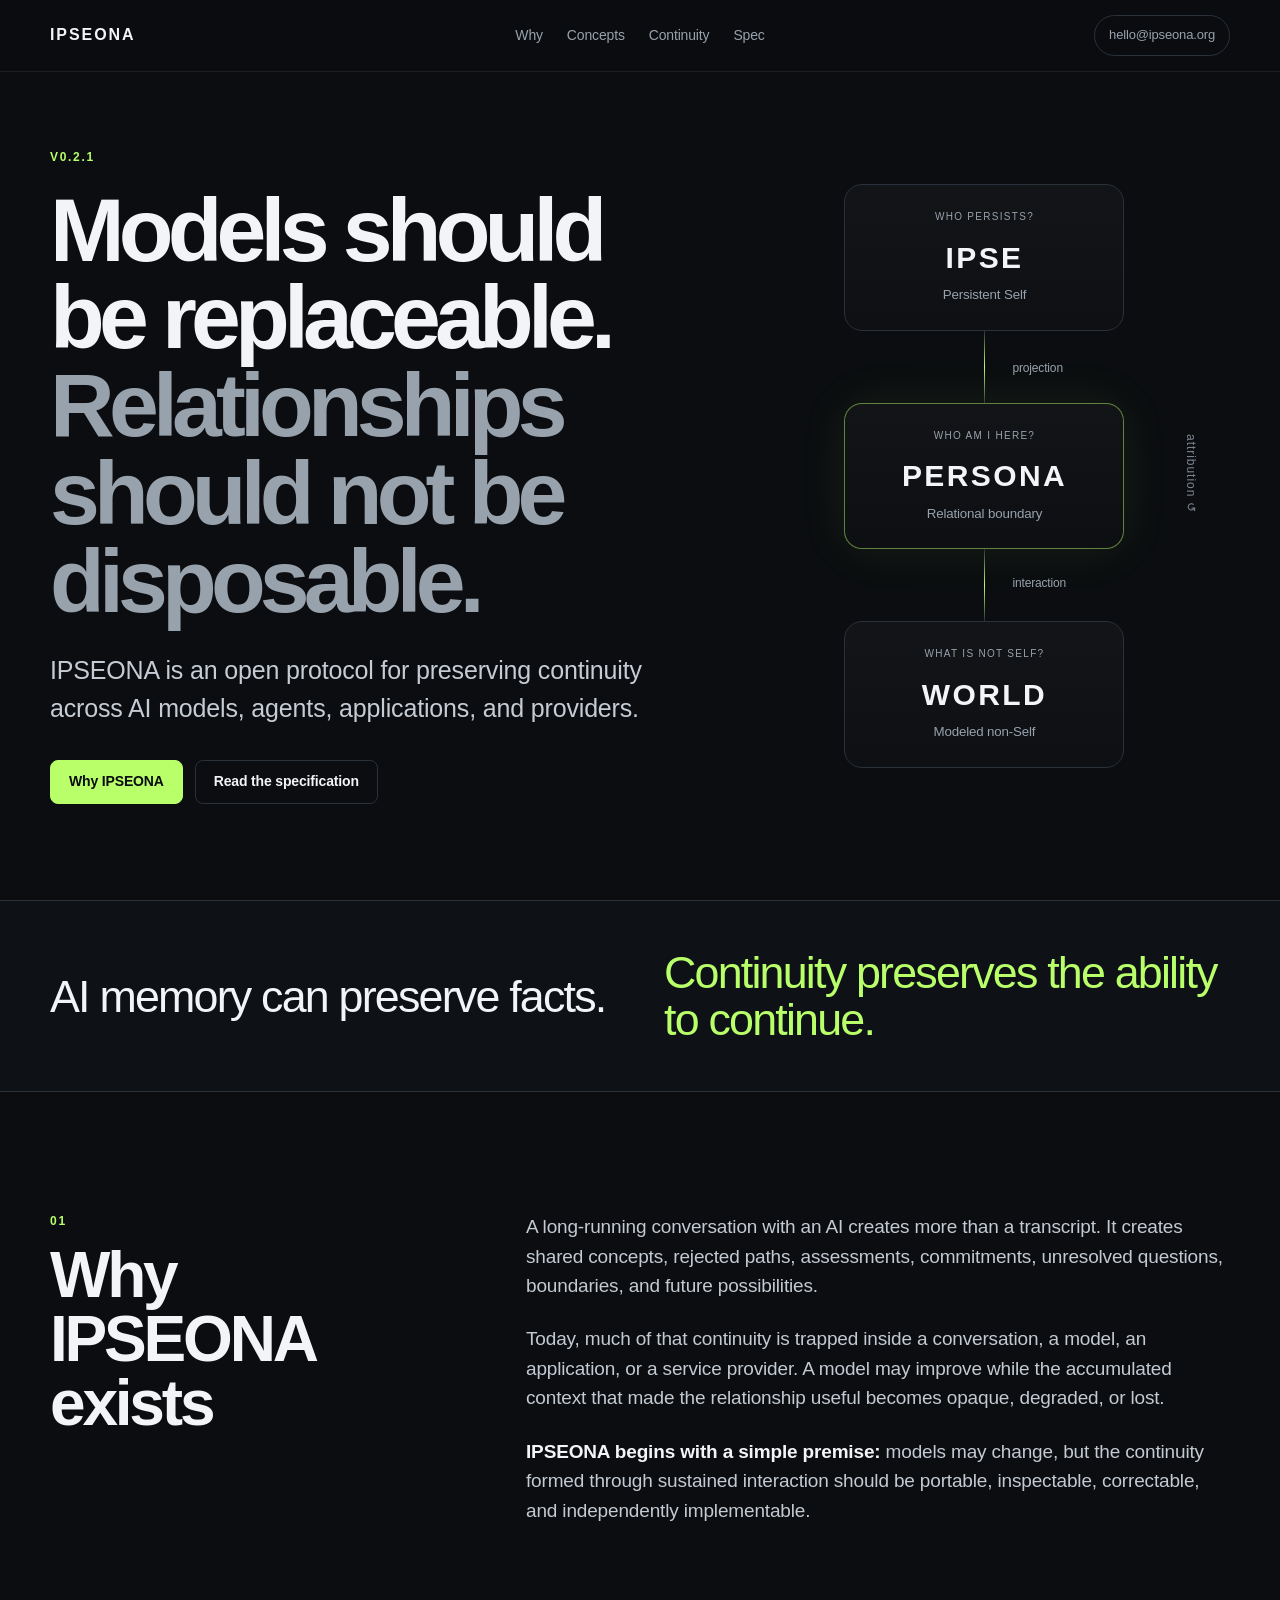
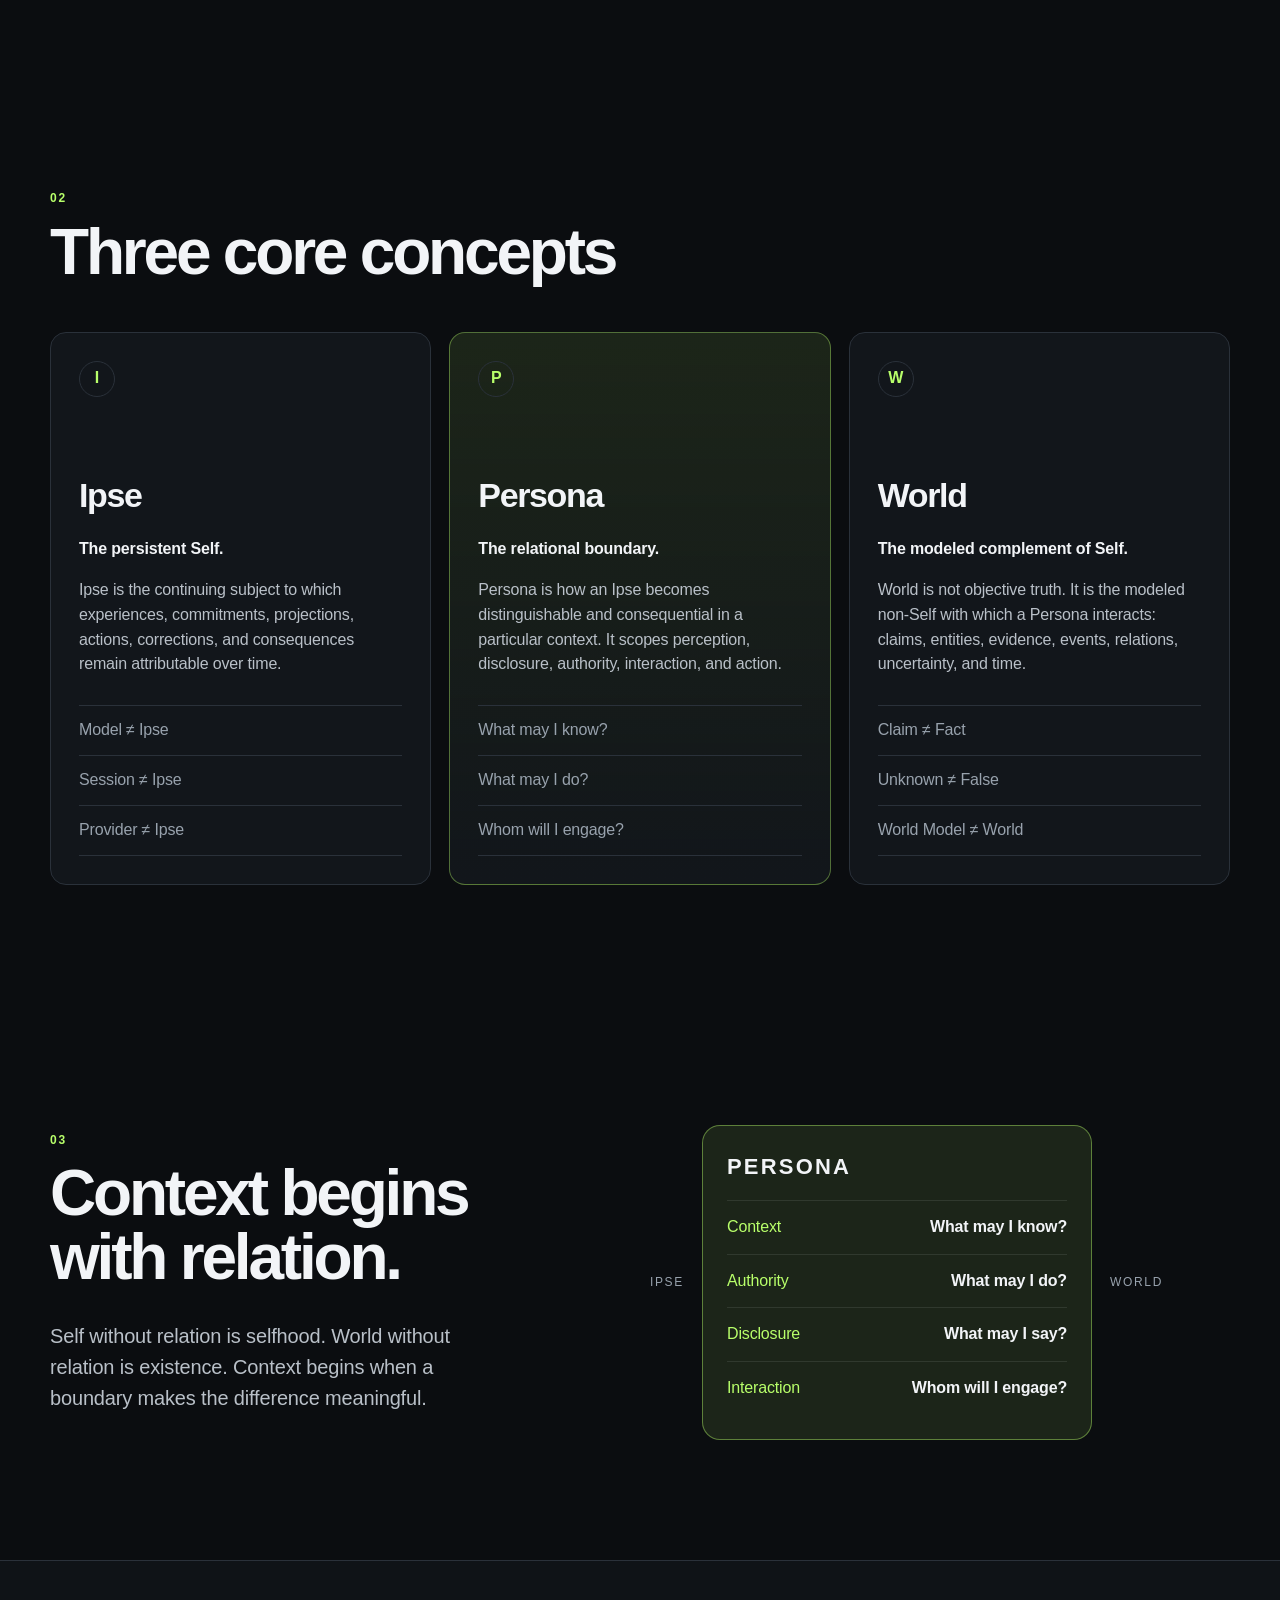
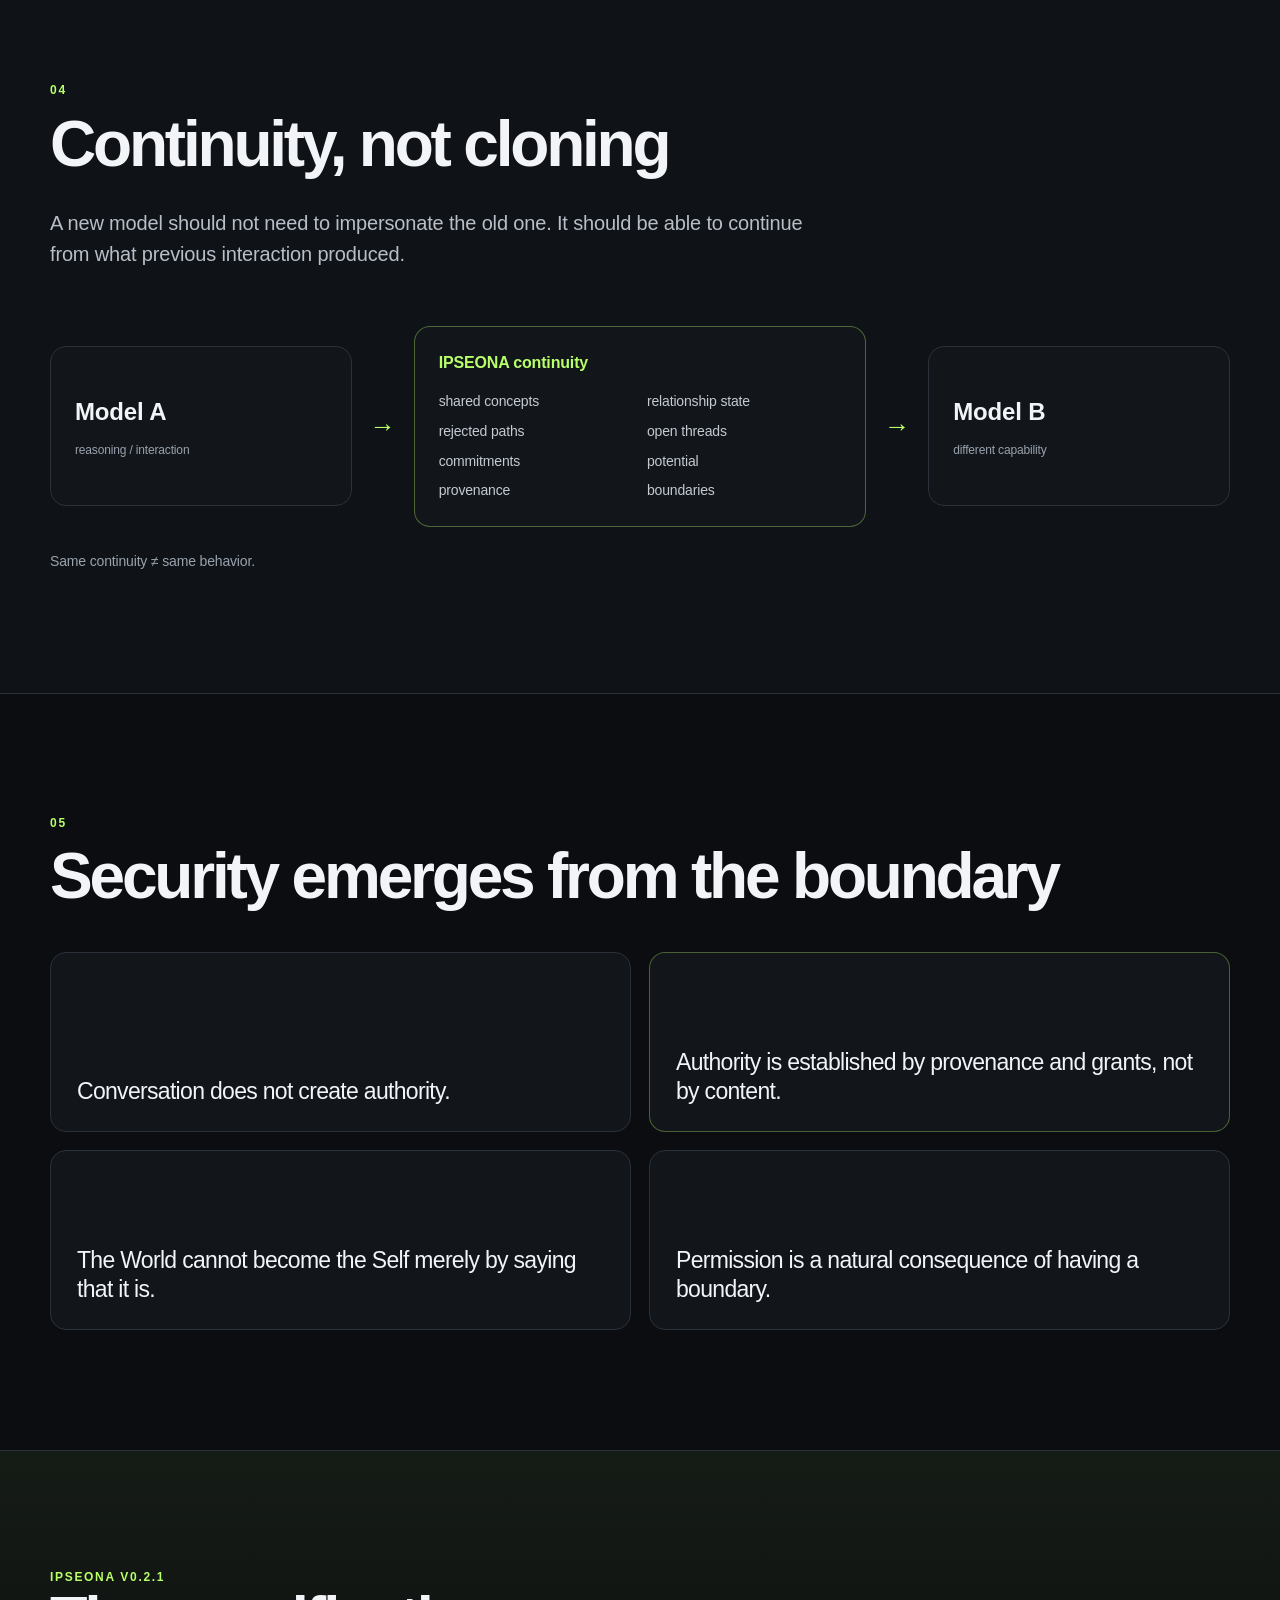
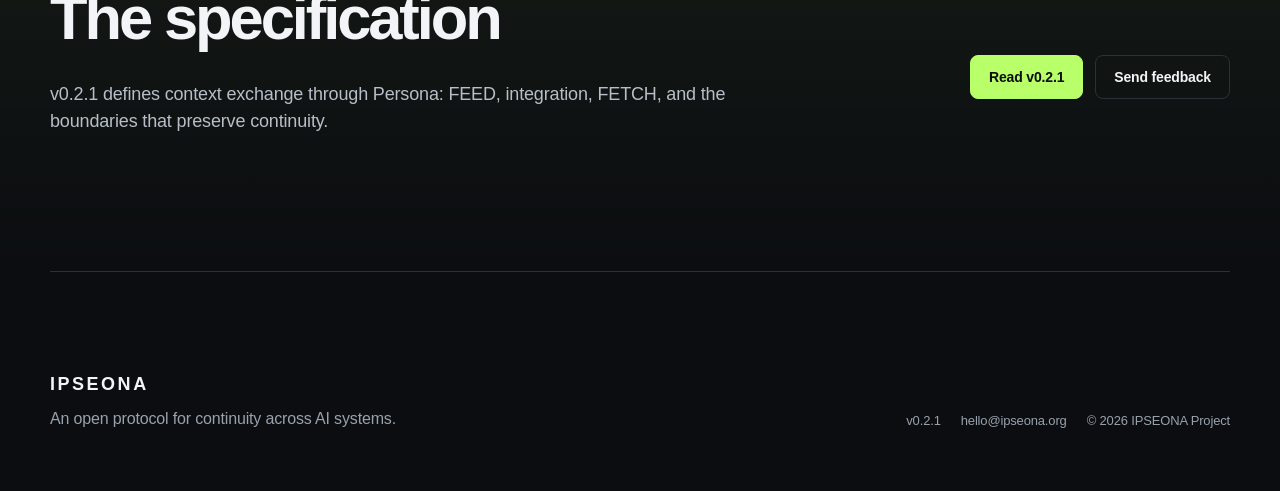
==== commit 8be88c5b: "Publish v0.2.1 specification and remove Prior Art navigation" ====
--- a/index.html
+++ b/index.html
@@ -20,7 +20,6 @@
       <a href="#why">Why</a>
       <a href="#concepts">Concepts</a>
       <a href="#continuity">Continuity</a>
-      <a href="#prior-art">Prior Art</a>
       <a href="#spec">Spec</a>
     </nav>
     <a class="pill" href="mailto:peter@ipseona.org">hello@ipseona.org</a>
@@ -29,7 +28,7 @@
   <main id="top">
     <section class="hero section-shell">
       <div class="hero-copy">
-        <div class="eyebrow">v0.0.1</div>
+        <div class="eyebrow">v0.2.1</div>
         <h1>Models should be replaceable.<br><span>Relationships should not be disposable.</span></h1>
         <p class="lead">IPSEONA is an open protocol for preserving continuity across AI models, agents, applications, and providers.</p>
         <div class="hero-actions">
@@ -179,13 +178,13 @@
         <section id="spec" class="spec-section">
       <div class="section-shell spec-inner">
         <div>
-          <div class="eyebrow">IPSEONA v0.0.1</div>
+          <div class="eyebrow">IPSEONA v0.2.1</div>
           <h2>The specification</h2>
-          <p>v0.0.1 describes Ipse, Persona, World, and the continuity that connects them across AI systems.</p>
+          <p>v0.2.1 defines context exchange through Persona: FEED, integration, FETCH, and the boundaries that preserve continuity.</p>
         </div>
         <div class="spec-actions">
-          <a class="button primary" href="/spec.html">Read v0.0.1</a>
-          <a class="button ghost" href="mailto:hello@ipseona.org?subject=IPSEONA%20v0.0.1%20feedback">Send feedback</a>
+          <a class="button primary" href="/spec.html">Read v0.2.1</a>
+          <a class="button ghost" href="mailto:hello@ipseona.org?subject=IPSEONA%20v0.2.1%20feedback">Send feedback</a>
         </div>
       </div>
     </section>
@@ -197,7 +196,7 @@
       <p>An open protocol for continuity across AI systems.</p>
     </div>
     <div class="footer-meta">
-      <span>v0.0.1</span>
+      <span>v0.2.1</span>
       <a href="mailto:peter@ipseona.org">hello@ipseona.org</a>
       <span>© 2026 IPSEONA Project</span>
     </div>
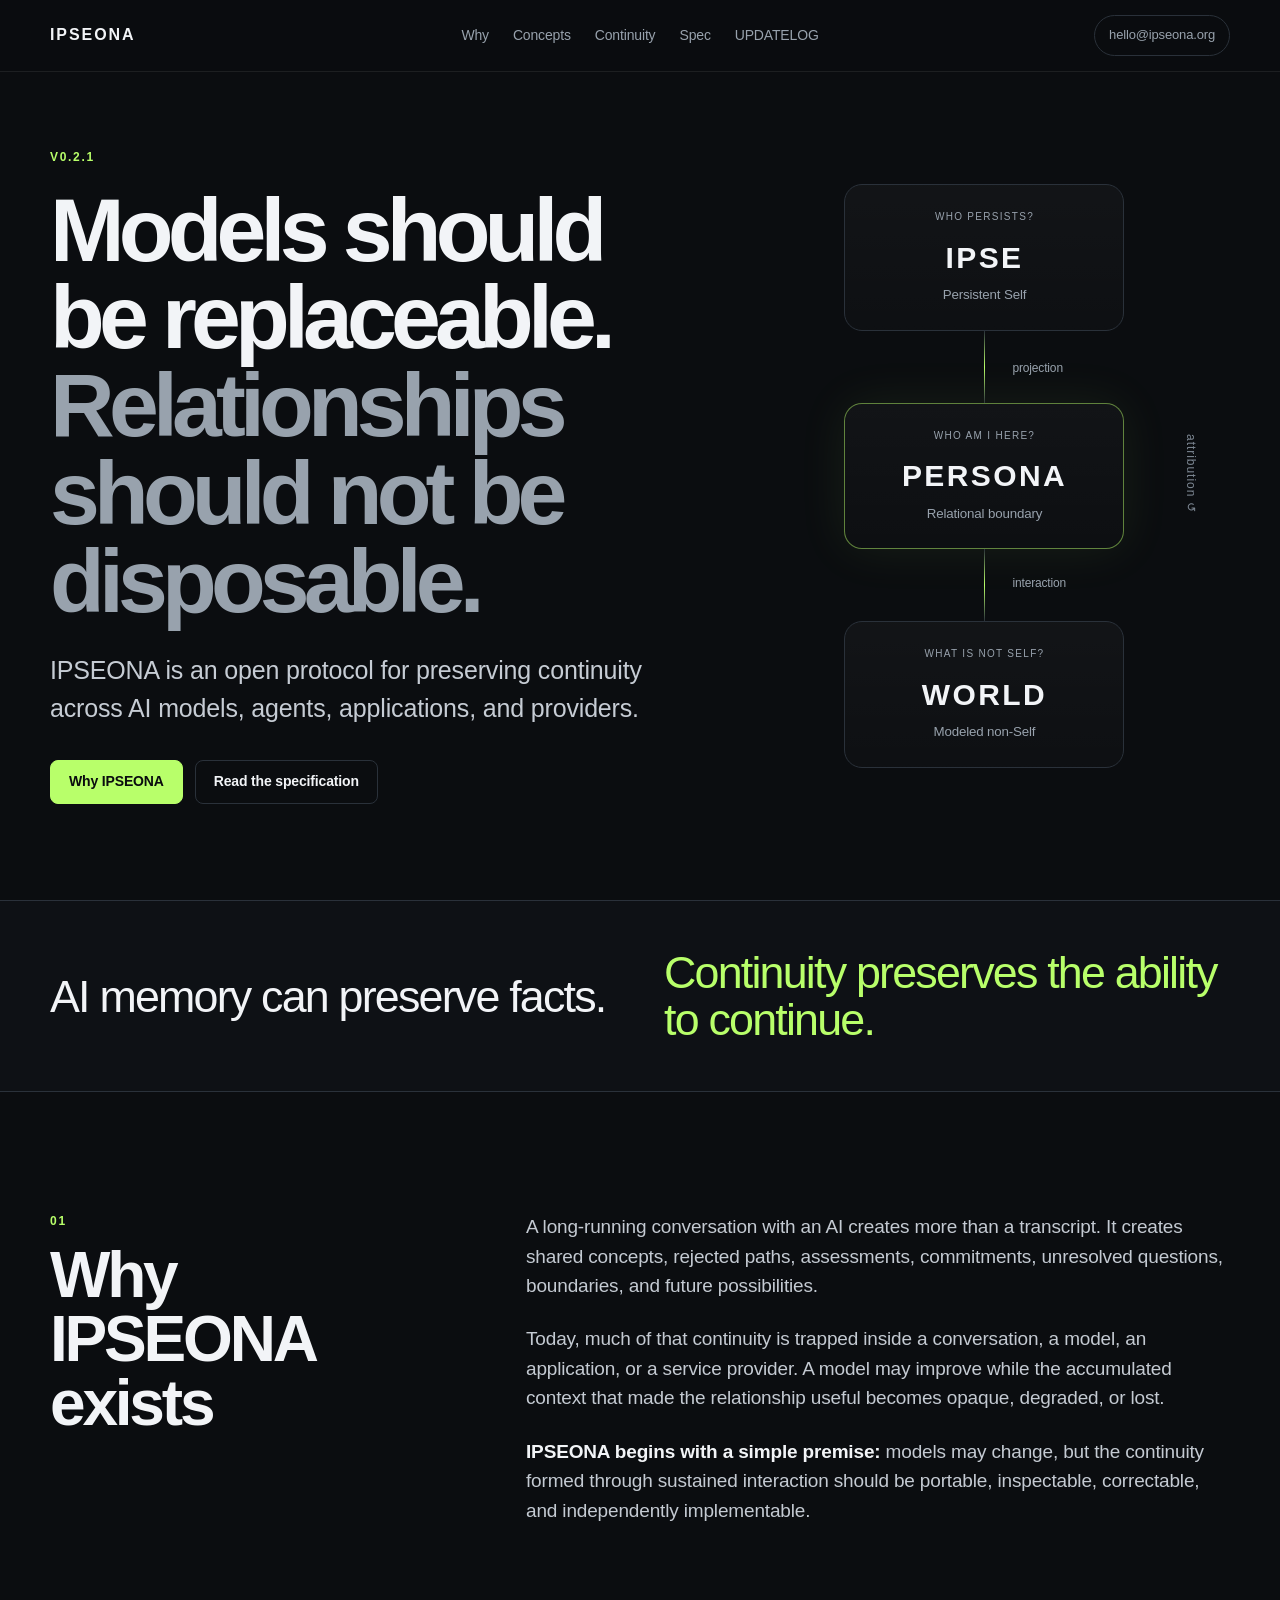
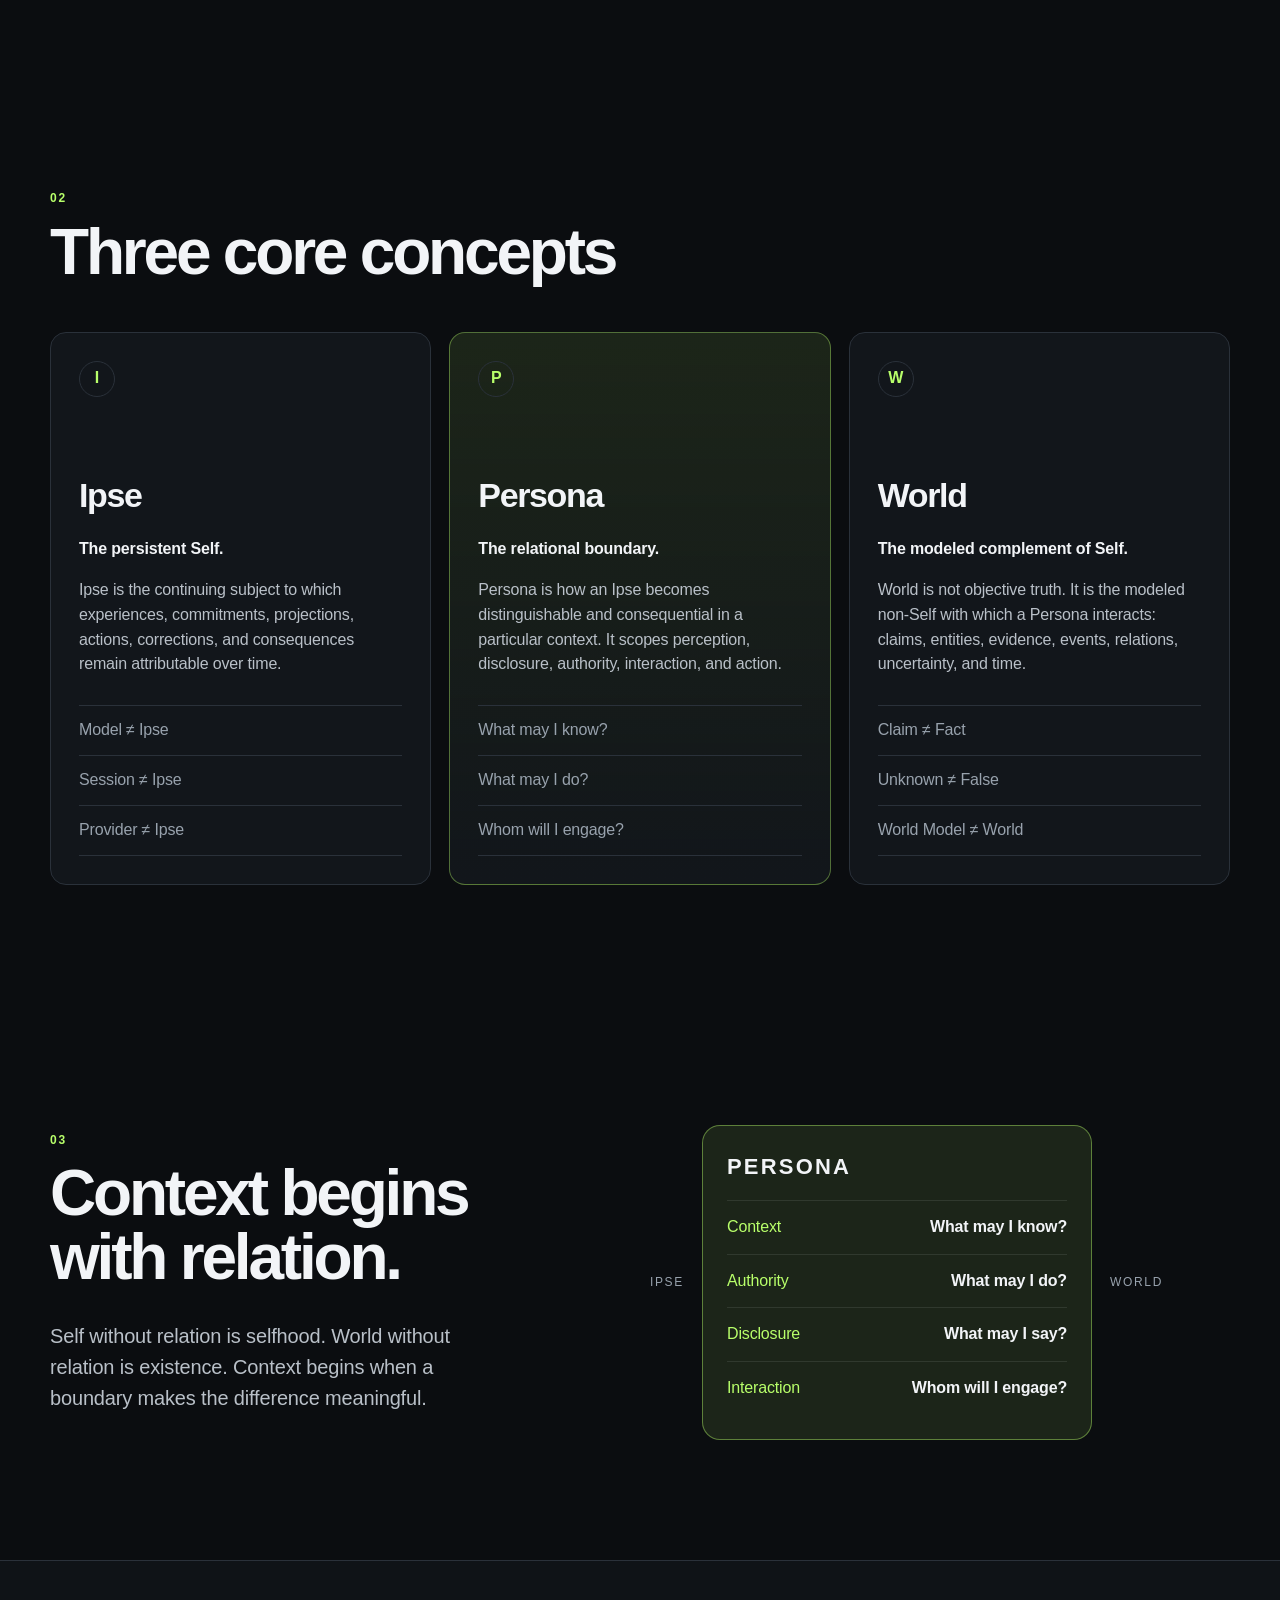
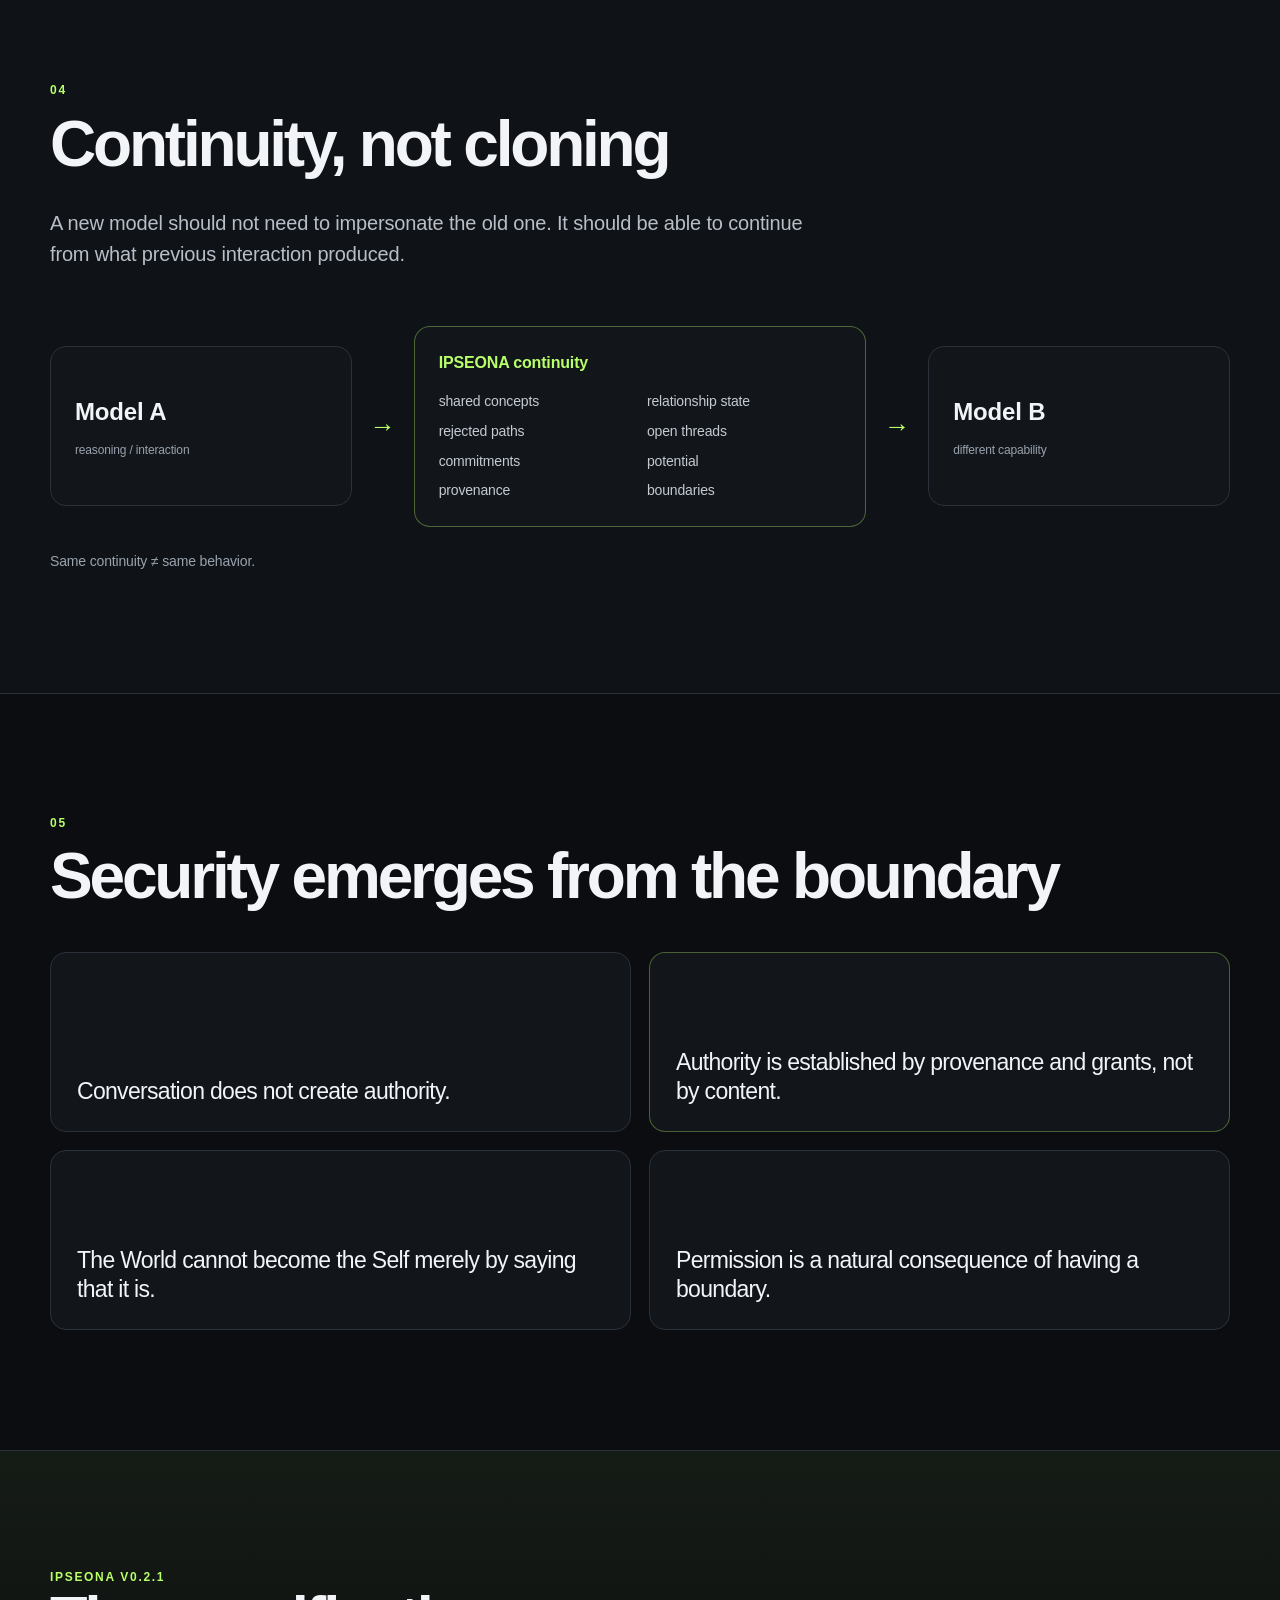
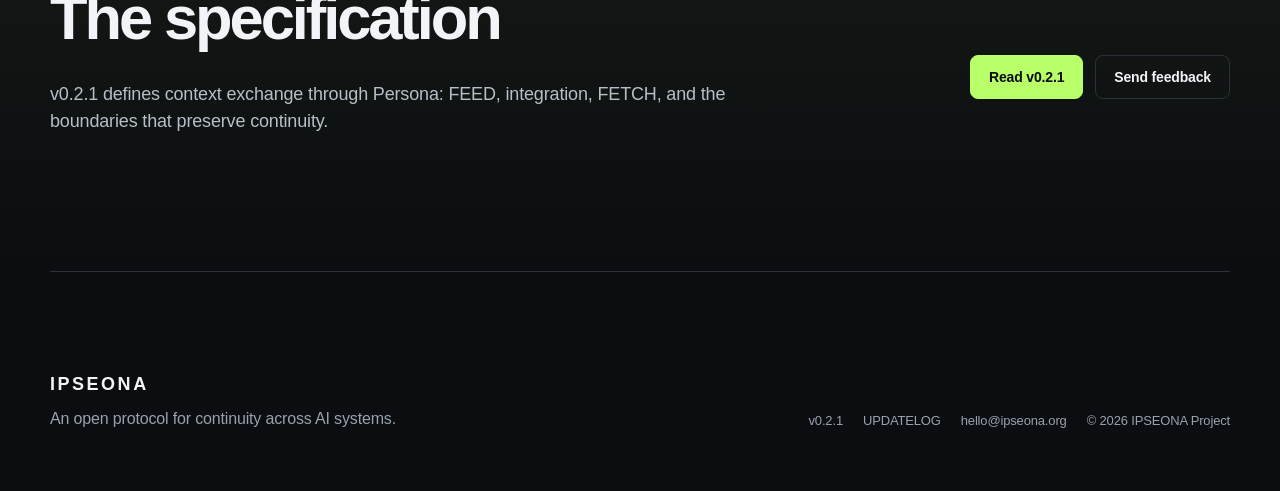
==== commit 778c2c6d: "Consolidate specification and add UPDATELOG navigation" ====
--- a/index.html
+++ b/index.html
@@ -21,6 +21,7 @@
       <a href="#concepts">Concepts</a>
       <a href="#continuity">Continuity</a>
       <a href="#spec">Spec</a>
+      <a href="/updatelog.html">UPDATELOG</a>
     </nav>
     <a class="pill" href="mailto:peter@ipseona.org">hello@ipseona.org</a>
   </header>
@@ -197,6 +198,7 @@
     </div>
     <div class="footer-meta">
       <span>v0.2.1</span>
+      <a href="/updatelog.html">UPDATELOG</a>
       <a href="mailto:peter@ipseona.org">hello@ipseona.org</a>
       <span>© 2026 IPSEONA Project</span>
     </div>
